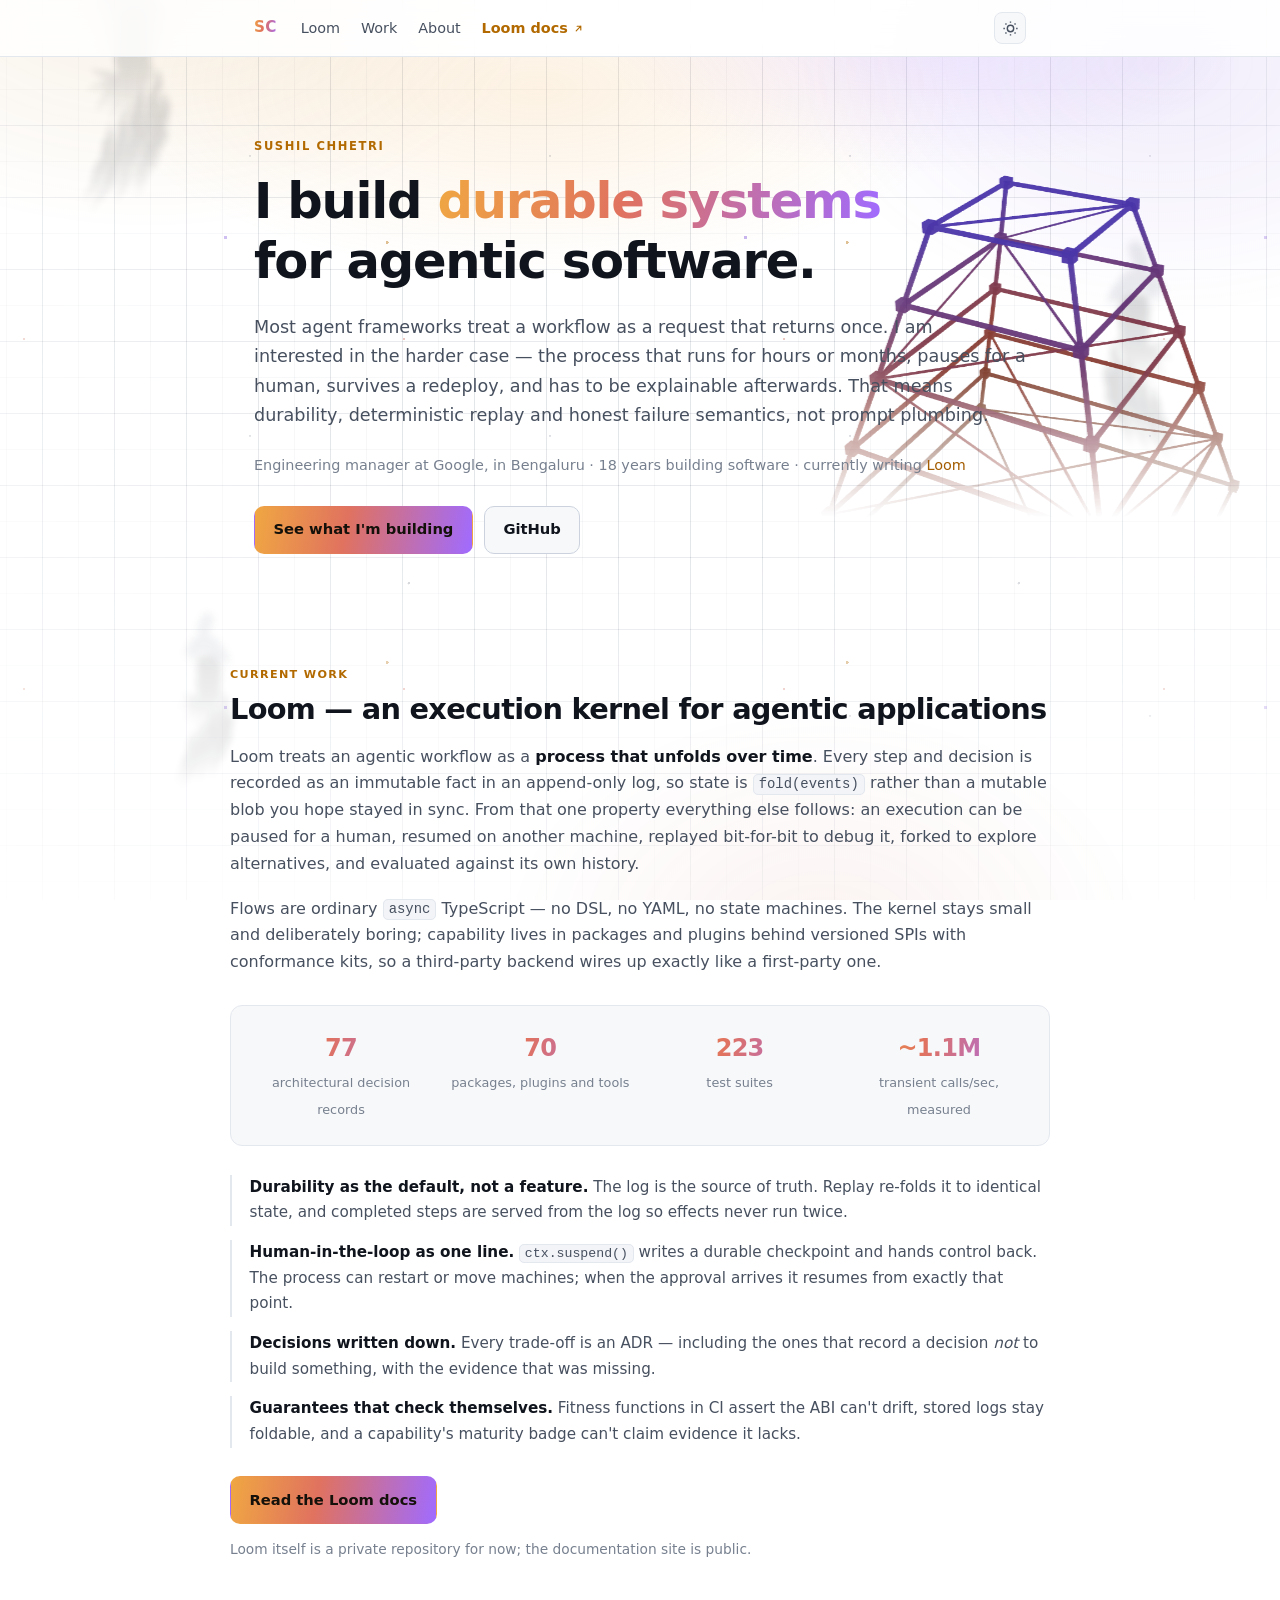
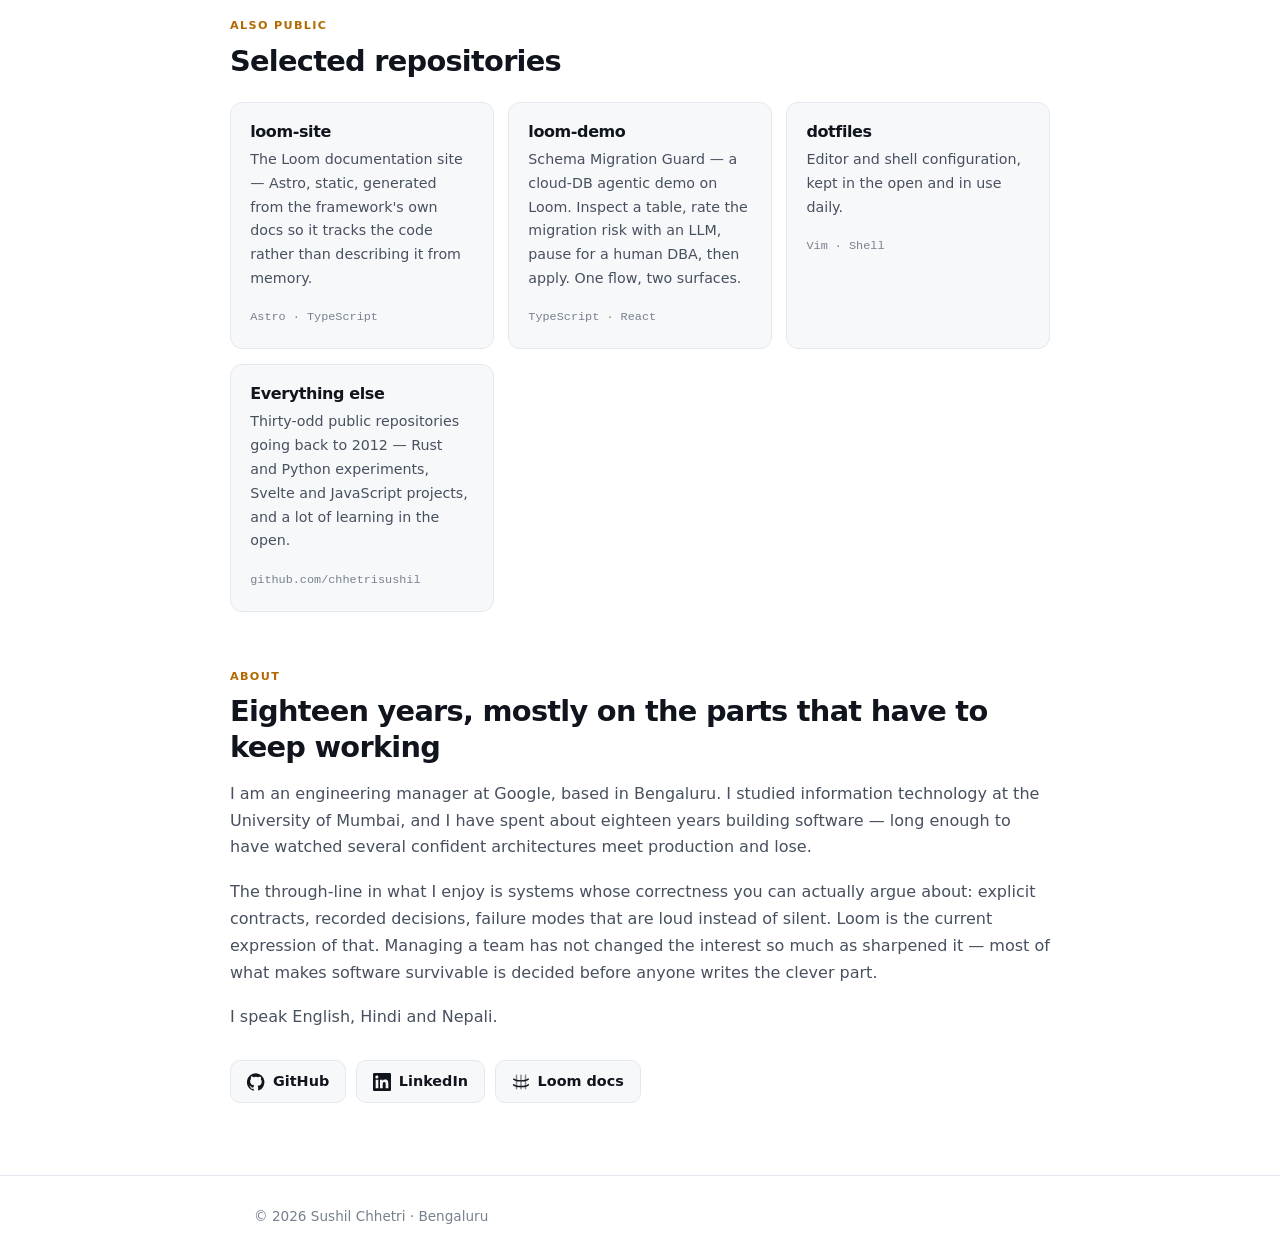
==== index.html @ 74d5e5ac "feat: a 3D architectural frame in the hero "Software architect" pulls in two directions, so the mode" ====
<!doctype html>
<html lang="en" data-theme="dark">
  <head>
    <meta charset="utf-8" />
    <meta name="viewport" content="width=device-width, initial-scale=1" />
    <title>Sushil Chhetri — building durable systems for agentic software</title>
    <meta
      name="description"
      content="Sushil Chhetri — engineering manager at Google, Bengaluru. Building Loom, an execution kernel that makes agentic workflows durable, replayable and resumable."
    />
    <meta property="og:title" content="Sushil Chhetri" />
    <meta
      property="og:description"
      content="Building Loom — an execution kernel that makes agentic workflows durable, replayable and resumable."
    />
    <meta property="og:type" content="profile" />
    <meta property="og:url" content="https://chhetrisushil.github.io/" />
    <meta property="og:site_name" content="Sushil Chhetri" />
    <!-- Absolute URLs: scrapers fetch these out of context and will not resolve a relative path. -->
    <meta property="og:image" content="https://chhetrisushil.github.io/og.png" />
    <meta property="og:image:width" content="1200" />
    <meta property="og:image:height" content="630" />
    <meta
      property="og:image:alt"
      content="Sushil Chhetri — I build durable systems for agentic software. Engineering manager at Google, Bengaluru."
    />
    <meta name="twitter:card" content="summary_large_image" />
    <meta name="twitter:title" content="Sushil Chhetri" />
    <meta
      name="twitter:description"
      content="Building Loom — an execution kernel that makes agentic workflows durable, replayable and resumable."
    />
    <meta name="twitter:image" content="https://chhetrisushil.github.io/og.png" />
    <meta name="theme-color" content="#0b0d12" />
    <link rel="canonical" href="https://chhetrisushil.github.io/" />
    <link rel="icon" href="favicon.svg" type="image/svg+xml" />
    <link rel="icon" href="favicon-32.png" sizes="32x32" type="image/png" />
    <link rel="apple-touch-icon" href="apple-touch-icon.png" />
    <link rel="stylesheet" href="styles.css" />
    <!-- No bundler here, so the browser resolves bare specifiers itself. -->
    <script type="importmap">
      {
        "imports": {
          "three": "/vendor/three.module.min.js",
          "three/examples/jsm/utils/BufferGeometryUtils.js": "/vendor/BufferGeometryUtils.js"
        }
      }
    </script>
    <script>
      // Set before first paint so there is no flash of the wrong theme.
      try {
        const saved = localStorage.getItem("sc-theme");
        const dark = saved ? saved === "dark" : !window.matchMedia("(prefers-color-scheme: light)").matches;
        document.documentElement.dataset.theme = dark ? "dark" : "light";
      } catch (e) {}
    </script>
  </head>

  <body>
    <!-- Three depth layers + a drifting hero. Each moves at a different rate; that difference
         IS the parallax — a single layer, however pretty, only ever reads as a texture. -->
    <svg width="0" height="0" aria-hidden="true" style="position:absolute">
      <defs>
        <!-- A hooded wraith, drawn from scratch to the ARCHETYPE the reference concept art
             uses: a smooth featureless head, hunched shoulders with reaching claws, and a body
             that dissolves into long streaming tatters. Gesture and proportion, not a trace —
             and the inspiration is not named anywhere a visitor sees.

             The tatters fade along their LENGTH via a gradient rather than each carrying a flat
             opacity: a ribbon of uniform tone reads as a cut-out shape, one that thins to
             nothing reads as cloth dissolving. Stops use currentColor so the CSS `color`
             property still drives the theme. -->
        <linearGradient id="tatterFade" x1="0" y1="0" x2="0" y2="1">
          <stop offset="0%" stop-color="currentColor" stop-opacity="1" />
          <stop offset="52%" stop-color="currentColor" stop-opacity="0.7" />
          <stop offset="80%" stop-color="currentColor" stop-opacity="0.3" />
          <stop offset="100%" stop-color="currentColor" stop-opacity="0" />
        </linearGradient>
        <!-- What stops a vector silhouette reading as a cut-out: fractal noise pushes the
             edges around, so the cloth frays and dissolves instead of ending on a clean curve.
             The blur after it takes the last hardness off. -->
        <filter id="wraithSmoke" x="-40%" y="-15%" width="180%" height="140%" color-interpolation-filters="sRGB">
          <feTurbulence type="fractalNoise" baseFrequency="0.02 0.045" numOctaves="5" seed="11" result="n" />
          <feDisplacementMap in="SourceGraphic" in2="n" scale="13" xChannelSelector="R" yChannelSelector="G" result="d" />
          <feGaussianBlur in="d" stdDeviation="0.7" />
        </filter>
        <g id="wraith">
          <path d="M60 5c9 0 15 8 14 18-1 8-4 15-8 19-4-1-9-1-13 0-3-5-5-12-4-20C50 12 55 5 60 5z" />
          <path d="M54 41c5-2 12-2 17 1 10 4 18 13 23 25 3 7 5 14 6 21-4-6-10-12-16-16 3 7 5 15 5 22-6-9-13-17-21-22-6-4-13-6-20-6-9 0-17 4-25 10 2-10 6-19 13-26 5-5 11-8 18-9z" />
          <path d="M38 64c-4 1-9 5-11 9 3-1 7-2 10-2-4 2-7 6-8 10 3-2 7-4 11-5-2 3-4 7-4 11 4-5 8-9 13-11l3-10z" />
          <path d="M86 72c5 2 8 7 9 12-3-2-7-4-10-4 3 3 6 7 7 11-4-3-7-6-11-7 2 4 3 8 2 11-3-5-7-9-11-13l-1-10z" />
          <!-- Body: solid at the shoulders, already thinning by the hem. -->
          <path fill="url(#tatterFade)" d="M50 76c9-3 19-3 28 1 7 10 10 23 9 38-1 18-6 36-14 53-4 9-9 18-14 26-2-9-3-19-2-28-5 11-11 21-18 30 0-12 2-23 5-34-6 8-13 15-21 20 4-11 10-21 17-30-8 3-16 5-25 5 9-6 18-11 28-14-8-2-15-6-21-12 10 1 19 4 28 8-3-15-4-30-3-45 1-7 2-13 3-18z" />
          <!-- Tatters: long, uneven, each dissolving before it ends. -->
          <path fill="url(#tatterFade)" d="M76 150c5 22 4 45-2 67-5 19-13 37-23 54-1 6-3 12-5 18 1-24 5-47 11-70 6-23 13-46 19-69z" />
          <path fill="url(#tatterFade)" d="M89 132c7 20 9 42 5 64-4 21-12 41-23 59-3 5-6 10-9 15 4-24 10-47 15-70 5-23 9-45 12-68z" />
          <path fill="url(#tatterFade)" d="M60 172c2 22-2 44-9 65-6 18-14 35-24 50-2 4-5 8-7 11 5-22 11-43 18-64 7-21 15-41 22-62z" />
          <path fill="url(#tatterFade)" d="M102 156c4 19 2 39-4 58-6 19-15 36-26 52-3 4-6 8-9 12 6-21 13-41 20-61 7-20 14-40 19-61z" />
          <path fill="url(#tatterFade)" d="M44 190c0 18-4 36-11 53-6 15-14 29-23 42 4-19 10-37 17-55 6-14 12-27 17-40z" />
        </g>
      </defs>
    </svg>
    <div class="bg" aria-hidden="true">
      <div class="bg-orbs"></div>
      <div class="bg-weave"></div>
      <div class="bg-wraiths">
        <svg class="wr wr1" viewBox="-22 0 164 400" aria-hidden="true"><use href="#wraith" filter="url(#wraithSmoke)" /></svg>
        <svg class="wr wr2" viewBox="-22 0 164 400" aria-hidden="true"><use href="#wraith" filter="url(#wraithSmoke)" /></svg>
        <svg class="wr wr3" viewBox="-22 0 164 400" aria-hidden="true"><use href="#wraith" filter="url(#wraithSmoke)" /></svg>
      </div>
      <div class="bg-motes"></div>
    </div>

    <a class="skip" href="#main">Skip to content</a>

    <header class="hdr">
      <div class="hdr-in">
        <span class="brand">SC</span>
        <nav aria-label="Sections">
          <a href="#loom">Loom</a>
          <a href="#work">Work</a>
          <a href="#about">About</a>
          <a
            class="out"
            href="https://chhetrisushil.github.io/loom-site/"
            target="_blank"
            rel="noopener noreferrer"
          >
            Loom docs
            <svg width="11" height="11" viewBox="0 0 24 24" fill="none" stroke="currentColor" stroke-width="2.5" stroke-linecap="round" aria-hidden="true">
              <path d="M7 17 17 7M9 7h8v8" />
            </svg>
            <!-- The arrow says "external" visually; screen readers need it said out loud. -->
            <span class="sr">(opens in a new tab)</span>
          </a>
        </nav>
        <button id="theme" class="icon" type="button" aria-label="Toggle colour theme">
          <svg width="17" height="17" viewBox="0 0 24 24" fill="none" stroke="currentColor" stroke-width="2" aria-hidden="true">
            <circle cx="12" cy="12" r="4.5" />
            <path d="M12 2v2M12 20v2M2 12h2M20 12h2M4.9 4.9l1.4 1.4M17.7 17.7l1.4 1.4M19.1 4.9l-1.4 1.4M6.3 17.7l-1.4 1.4" />
          </svg>
        </button>
      </div>
    </header>

    <main id="main">
      <!-- Hero ------------------------------------------------------------- -->
      <section class="hero">
        <div class="shell">
          <p class="eyebrow">Sushil Chhetri</p>
          <h1>I build <span class="grad-text">durable systems</span><br />for agentic software.</h1>
          <p class="lede">
            Most agent frameworks treat a workflow as a request that returns once. I am interested
            in the harder case — the process that runs for hours or months, pauses for a human,
            survives a redeploy, and has to be explainable afterwards. That means durability,
            deterministic replay and honest failure semantics, not prompt plumbing.
          </p>
          <p class="meta">
            Engineering manager at Google, in Bengaluru · 18 years building software · currently
            writing <a href="#loom">Loom</a>
          </p>
          <div class="cta">
            <a class="btn btn-primary" href="#loom">See what I'm building</a>
            <a class="btn btn-ghost" href="https://github.com/chhetrisushil" rel="me noopener">GitHub</a>
          </div>
        </div>
        <canvas id="architecture" aria-hidden="true"></canvas>
        <div class="glow" aria-hidden="true"></div>
      </section>

      <!-- Loom ------------------------------------------------------------- -->
      <section id="loom" class="shell block">
        <p class="kicker">Current work</p>
        <h2>Loom — an execution kernel for agentic applications</h2>
        <p class="body">
          Loom treats an agentic workflow as a <strong>process that unfolds over time</strong>.
          Every step and decision is recorded as an immutable fact in an append-only log, so state
          is <code>fold(events)</code> rather than a mutable blob you hope stayed in sync. From
          that one property everything else follows: an execution can be paused for a human,
          resumed on another machine, replayed bit-for-bit to debug it, forked to explore
          alternatives, and evaluated against its own history.
        </p>
        <p class="body">
          Flows are ordinary <code>async</code> TypeScript — no DSL, no YAML, no state machines.
          The kernel stays small and deliberately boring; capability lives in packages and plugins
          behind versioned SPIs with conformance kits, so a third-party backend wires up exactly
          like a first-party one.
        </p>

        <div class="stats">
          <div><b>77</b><span>architectural decision records</span></div>
          <div><b>70</b><span>packages, plugins and tools</span></div>
          <div><b>223</b><span>test suites</span></div>
          <div><b>~1.1M</b><span>transient calls/sec, measured</span></div>
        </div>

        <ul class="points">
          <li>
            <b>Durability as the default, not a feature.</b> The log is the source of truth. Replay
            re-folds it to identical state, and completed steps are served from the log so effects
            never run twice.
          </li>
          <li>
            <b>Human-in-the-loop as one line.</b> <code>ctx.suspend()</code> writes a durable
            checkpoint and hands control back. The process can restart or move machines; when the
            approval arrives it resumes from exactly that point.
          </li>
          <li>
            <b>Decisions written down.</b> Every trade-off is an ADR — including the ones that
            record a decision <em>not</em> to build something, with the evidence that was missing.
          </li>
          <li>
            <b>Guarantees that check themselves.</b> Fitness functions in CI assert the ABI can't
            drift, stored logs stay foldable, and a capability's maturity badge can't claim
            evidence it lacks.
          </li>
        </ul>

        <p class="cta">
          <a class="btn btn-primary" href="https://chhetrisushil.github.io/loom-site/">Read the Loom docs</a>
        </p>
        <p class="note">
          Loom itself is a private repository for now; the documentation site is public.
        </p>
      </section>

      <!-- Selected work ---------------------------------------------------- -->
      <section id="work" class="shell block">
        <p class="kicker">Also public</p>
        <h2>Selected repositories</h2>
        <div class="cards">
          <a class="card" href="https://github.com/chhetrisushil/loom-site">
            <h3>loom-site</h3>
            <p>The Loom documentation site — Astro, static, generated from the framework's own docs so it tracks the code rather than describing it from memory.</p>
            <span class="tag">Astro · TypeScript</span>
          </a>
          <a class="card" href="https://github.com/chhetrisushil/loom-demo">
            <h3>loom-demo</h3>
            <p>Schema Migration Guard — a cloud-DB agentic demo on Loom. Inspect a table, rate the migration risk with an LLM, pause for a human DBA, then apply. One flow, two surfaces.</p>
            <span class="tag">TypeScript · React</span>
          </a>
          <a class="card" href="https://github.com/chhetrisushil/dotfiles">
            <h3>dotfiles</h3>
            <p>Editor and shell configuration, kept in the open and in use daily.</p>
            <span class="tag">Vim · Shell</span>
          </a>
          <a class="card" href="https://github.com/chhetrisushil?tab=repositories">
            <h3>Everything else</h3>
            <p>Thirty-odd public repositories going back to 2012 — Rust and Python experiments, Svelte and JavaScript projects, and a lot of learning in the open.</p>
            <span class="tag">github.com/chhetrisushil</span>
          </a>
        </div>
      </section>

      <!-- About ------------------------------------------------------------ -->
      <section id="about" class="shell block">
        <p class="kicker">About</p>
        <h2>Eighteen years, mostly on the parts that have to keep working</h2>
        <p class="body">
          I am an engineering manager at Google, based in Bengaluru. I studied information
          technology at the University of Mumbai, and I have spent about eighteen years building
          software — long enough to have watched several confident architectures meet production
          and lose.
        </p>
        <p class="body">
          The through-line in what I enjoy is systems whose correctness you can actually argue
          about: explicit contracts, recorded decisions, failure modes that are loud instead of
          silent. Loom is the current expression of that. Managing a team has not changed the
          interest so much as sharpened it — most of what makes software survivable is decided
          before anyone writes the clever part.
        </p>
        <p class="body">I speak English, Hindi and Nepali.</p>

        <div class="links">
          <a href="https://github.com/chhetrisushil" rel="me noopener">
            <svg width="18" height="18" viewBox="0 0 24 24" fill="currentColor" aria-hidden="true"><path d="M12 .3a12 12 0 0 0-3.8 23.4c.6.1.8-.3.8-.6v-2c-3.3.7-4-1.6-4-1.6-.6-1.4-1.4-1.8-1.4-1.8-1-.7.1-.7.1-.7 1.2.1 1.8 1.2 1.8 1.2 1 1.8 2.8 1.3 3.500 0 .1-.8.4-1.3.7-1.6-2.7-.3-5.5-1.3-5.5-5.9 0-1.3.5-2.4 1.2-3.2 0-.4-.5-1.6.2-3.2 0 0 1-.3 3.3 1.2a11.5 11.5 0 0 1 6 0C17.3 4.7 18.3 5 18.3 5c.7 1.6.2 2.8.1 3.2.8.8 1.2 1.9 1.2 3.2 0 4.6-2.8 5.6-5.5 5.9.4.4.8 1.1.8 2.2v3.3c0 .3.2.7.8.6A12 12 0 0 0 12 .3Z"/></svg>
            GitHub
          </a>
          <a href="https://www.linkedin.com/in/chhetrisushil" rel="me noopener">
            <svg width="18" height="18" viewBox="0 0 24 24" fill="currentColor" aria-hidden="true"><path d="M20.45 20.45h-3.56v-5.57c0-1.33-.02-3.04-1.85-3.04-1.85 0-2.14 1.45-2.14 2.94v5.67H9.35V9h3.42v1.56h.05a3.75 3.75 0 0 1 3.37-1.85c3.6 0 4.27 2.37 4.27 5.46v6.28ZM5.34 7.43a2.07 2.07 0 1 1 0-4.13 2.07 2.07 0 0 1 0 4.13ZM7.12 20.45H3.55V9h3.57v11.45ZM22.22 0H1.77C.79 0 0 .77 0 1.72v20.56C0 23.23.79 24 1.77 24h20.45c.98 0 1.78-.77 1.78-1.72V1.72C24 .77 23.2 0 22.22 0Z"/></svg>
            LinkedIn
          </a>
          <a href="https://chhetrisushil.github.io/loom-site/">
            <svg width="18" height="18" viewBox="0 0 32 32" aria-hidden="true"><g stroke="currentColor" stroke-width="2.6" stroke-linecap="round" fill="none"><path d="M8 4v24M16 4v24M24 4v24" opacity="0.5"/><path d="M3 11c5 4 21 4 26 0M3 21c5 4 21 4 26 0"/></g></svg>
            Loom docs
          </a>
        </div>
      </section>
    </main>

    <footer class="ft">
      <div class="shell">
        <p>© <span id="yr">2026</span> Sushil Chhetri · Bengaluru</p>
      </div>
    </footer>


    <script>
      // Layered parallax. One scroll handler drives every layer, rAF-coalesced, because scroll
      // fires far more often than the screen repaints and four separate listeners would all be
      // fighting for the same frame.
      //
      // Rates are deliberately spread: the far orbs barely move, the weave drifts, the motes
      // overtake the page slightly. Depth comes from the DIFFERENCE between them, not from any
      // one layer moving a lot.
      (() => {
        const orbs = document.querySelector(".bg-orbs");
        const weave = document.querySelector(".bg-weave");
        const motes = document.querySelector(".bg-motes");
        const wraiths = document.querySelector(".bg-wraiths");
        const hero = document.querySelector(".hero .shell");
        if (!orbs || matchMedia("(prefers-reduced-motion: reduce)").matches) return;

        let queued = false;
        const apply = () => {
          queued = false;
          const y = window.scrollY;
          orbs.style.transform = `translate3d(0, ${y * 0.02}px, 0)`;
          weave.style.transform = `translate3d(0, ${y * 0.07}px, 0)`;
          wraiths.style.transform = `translate3d(0, ${y * 0.11}px, 0)`;
          motes.style.transform = `translate3d(0, ${y * 0.16}px, 0)`;
          if (hero) {
            // The reference's signature move: the hero sinks and fades as it leaves, rather
            // than simply scrolling away. Clamped so it never fully disappears mid-read.
            const p = Math.min(y / (window.innerHeight * 0.9), 1);
            hero.style.transform = `translate3d(0, ${p * 46}px, 0)`;
            hero.style.opacity = String(1 - p * 0.72);
          }
        };
        addEventListener("scroll", () => { if (!queued) { queued = true; requestAnimationFrame(apply); } }, { passive: true });
        apply();
      })();
    </script>

    <script type="module">
      // Deferred: three is ~85 KB gzipped and nothing above the fold depends on it. If the
      // import fails or WebGL is missing, the CSS glow behind the canvas is the whole visual.
      const canvas = document.getElementById("architecture");
      if (canvas) {
        const boot = () =>
          import("./architect.js")
            .then(({ mountArchitecture }) => {
              if (mountArchitecture(canvas)) canvas.dataset.on = "true";
            })
            .catch(() => {});
        "requestIdleCallback" in window
          ? requestIdleCallback(boot, { timeout: 2500 })
          : setTimeout(boot, 500);
      }
    </script>

    <script>
      document.getElementById("theme").addEventListener("click", () => {
        const now = document.documentElement.dataset.theme === "light" ? "dark" : "light";
        document.documentElement.dataset.theme = now;
        try { localStorage.setItem("sc-theme", now); } catch (e) {}
      });
      document.getElementById("yr").textContent = String(new Date().getFullYear());
    </script>
  </body>
</html>
---- styles.css ----
/* Sushil Chhetri — personal site.
   Shares the Loom palette on purpose: the two sites should read as related, with this one
   quieter (more type, fewer surfaces) since it is a person rather than a product. */

:root {
  --font-sans: ui-sans-serif, system-ui, -apple-system, "Segoe UI", Inter, Roboto, sans-serif;
  --font-mono: ui-monospace, "SF Mono", "JetBrains Mono", Menlo, Consolas, monospace;

  --bg: #0b0d12;
  --bg-raised: #11141b;
  --bg-inset: #0e1117;
  --border: #1e2430;
  --border-strong: #2b3444;
  --text: #e7ecf3;
  --text-dim: #a3adbf;
  --text-faint: #6b7688;
  --accent: #f0a742;
  --link: #f0b968;
  --accent-soft: rgba(240, 167, 66, 0.12);
  --grad: linear-gradient(100deg, #f0a742 0%, #e0725f 42%, #a06bff 100%);
  --radius: 12px;
}

:root[data-theme="light"] {
  --bg: #ffffff;
  --bg-raised: #f7f8fa;
  --bg-inset: #f2f4f7;
  --border: #e3e7ee;
  --border-strong: #ccd3de;
  --text: #10141c;
  --text-dim: #47505f;
  --text-faint: #77808f;
  --accent: #b26a00;
  --link: #a35c00;
  --accent-soft: rgba(178, 106, 0, 0.1);
}

/* Page-wide backdrop ---------------------------------------------------------
   Two layers: a static wash of colour, and a woven grid that drifts on scroll. The grid is
   the loom motif again, at a whisper — legible as texture, never as pattern competing with
   the text. */
.bg {
  position: fixed;
  inset: 0;
  z-index: -3;
  pointer-events: none;
  overflow: hidden;
  background: transparent;
}
.bg > * { position: absolute; will-change: transform; }

/* FAR — soft colour, barely moves. Establishes the mood and the sense of distance. */
.bg-orbs {
  inset: -22% -10%;
  background:
    radial-gradient(38% 30% at 18% 12%, rgba(240, 167, 66, 0.16), transparent 70%),
    radial-gradient(34% 28% at 84% 20%, rgba(160, 107, 255, 0.16), transparent 70%),
    radial-gradient(30% 26% at 62% 88%, rgba(224, 114, 95, 0.11), transparent 70%),
    radial-gradient(26% 22% at 8% 72%, rgba(160, 107, 255, 0.09), transparent 70%);
  filter: blur(6px);
}

/* MID — the weave. The loom motif, at a whisper. */
.bg-weave {
  inset: -18% -8%;
  background-image:
    repeating-linear-gradient(90deg, rgba(176, 190, 216, 0.11) 0 1px, transparent 1px 72px),
    repeating-linear-gradient(0deg, rgba(176, 190, 216, 0.095) 0 1px, transparent 1px 72px),
    repeating-linear-gradient(90deg, rgba(176, 190, 216, 0.045) 0 1px, transparent 1px 36px),
    repeating-linear-gradient(0deg, rgba(176, 190, 216, 0.04) 0 1px, transparent 1px 36px);
  -webkit-mask-image: radial-gradient(88% 78% at 50% 34%, #000 30%, transparent 88%);
  mask-image: radial-gradient(88% 78% at 50% 34%, #000 30%, transparent 88%);
}

/* Wraiths — hooded silhouettes drifting between the weave and the motes.
   Kept at the edge of perception on purpose: a background figure you NOTICE is a distraction,
   one you half-see is atmosphere. Heavy blur, very low opacity, and never over the text
   column — they live in the outer thirds. */
/* Vertical bleed only. A negative HORIZONTAL inset makes `right: 3%` resolve against a box
   wider than the viewport, which pushed the right-hand figure two-thirds off-screen. The drift
   is vertical, so there is nothing for horizontal bleed to hide. */
.bg-wraiths { inset: -24% 0; }
.wr {
  position: absolute;
  width: clamp(120px, 12vw, 200px);
  height: auto;
  /* Slightly LIGHTER than the page: a fill darker than the background is invisible on it.
     Cool and desaturated so it reads as a shade, never as a solid object. */
  color: #9fb0c8;
  fill: currentColor;
  opacity: 0.085;
  filter: blur(2.5px);
  animation: wraith-hover 11s ease-in-out infinite;
}
.wr1 { left: 4%;  top: 12%; opacity: 0.085; animation-duration: 11s; }
.wr2 { right: 6%; top: 34%; opacity: 0.065; animation-duration: 14s; animation-delay: -5s; transform: scaleX(-1); width: clamp(100px, 10vw, 170px); }
.wr3 { left: 12%; top: 62%; opacity: 0.05; animation-duration: 17s; animation-delay: -9s; width: clamp(80px, 8vw, 140px); filter: blur(4px); }

/* A hover, not a drift: the figure rises and settles on a slow cycle, swaying a little as it
   goes. Four stops rather than two so the turn at each end is not symmetrical — a perfect
   there-and-back reads as a machine, an uneven one reads as floating.
   `translate`/`rotate` are used instead of `transform` so this never fights the parallax
   transform applied to the parent layer. */
@keyframes wraith-hover {
  0%, 100% { translate: 0 0;          rotate: -3deg; }
  22%      { translate: -13px -34px;  rotate: 1.4deg; }
  48%      { translate: 9px -62px;    rotate: 3.4deg; }
  72%      { translate: 15px -30px;   rotate: -1deg; }
  88%      { translate: -4px -9px;    rotate: -2.4deg; }
}
@media (prefers-reduced-motion: reduce) { .wr { animation: none; } }

/* In light mode a near-black silhouette is far too loud, so they become a soft grey haze. */
:root[data-theme="light"] .wr { color: #7d8698; opacity: 0.16; filter: blur(3.5px); }
:root[data-theme="light"] .wr3 { opacity: 0.1; }

/* Below the text/graphic split there is no outer third to hide in. */
@media (max-width: 900px) { .bg-wraiths { display: none; } }

/* NEAR — sparse motes, the fastest layer. Two tiled fields at different pitches so the
   spacing never resolves into an obvious repeat. */
.bg-motes {
  inset: -30% -10%;
  background-image:
    radial-gradient(circle at 12% 22%, rgba(240, 167, 66, 0.5) 0 1.4px, transparent 1.6px),
    radial-gradient(circle at 68% 8%, rgba(160, 107, 255, 0.45) 0 1.6px, transparent 1.8px),
    radial-gradient(circle at 40% 74%, rgba(224, 114, 95, 0.4) 0 1.3px, transparent 1.5px),
    radial-gradient(circle at 88% 58%, rgba(231, 236, 243, 0.28) 0 1.2px, transparent 1.4px),
    radial-gradient(circle at 26% 52%, rgba(231, 236, 243, 0.2) 0 1px, transparent 1.2px);
  background-size: 460px 420px, 520px 470px, 380px 350px, 610px 540px, 300px 280px;
  -webkit-mask-image: radial-gradient(92% 82% at 50% 38%, #000 20%, transparent 92%);
  mask-image: radial-gradient(92% 82% at 50% 38%, #000 20%, transparent 92%);
}

:root[data-theme="light"] .bg-orbs {
  background:
    radial-gradient(38% 30% at 18% 12%, rgba(178, 106, 0, 0.11), transparent 70%),
    radial-gradient(34% 28% at 84% 20%, rgba(111, 63, 214, 0.10), transparent 70%),
    radial-gradient(30% 26% at 62% 88%, rgba(192, 80, 60, 0.07), transparent 70%);
}
:root[data-theme="light"] .bg-weave {
  background-image:
    repeating-linear-gradient(90deg, rgba(40, 55, 80, 0.09) 0 1px, transparent 1px 72px),
    repeating-linear-gradient(0deg, rgba(40, 55, 80, 0.075) 0 1px, transparent 1px 72px),
    repeating-linear-gradient(90deg, rgba(40, 55, 80, 0.04) 0 1px, transparent 1px 36px),
    repeating-linear-gradient(0deg, rgba(40, 55, 80, 0.035) 0 1px, transparent 1px 36px);
}
:root[data-theme="light"] .bg-motes {
  background-image:
    radial-gradient(circle at 12% 22%, rgba(178, 106, 0, 0.42) 0 1.4px, transparent 1.6px),
    radial-gradient(circle at 68% 8%, rgba(111, 63, 214, 0.38) 0 1.6px, transparent 1.8px),
    radial-gradient(circle at 40% 74%, rgba(192, 80, 60, 0.32) 0 1.3px, transparent 1.5px),
    radial-gradient(circle at 88% 58%, rgba(40, 55, 80, 0.22) 0 1.2px, transparent 1.4px),
    radial-gradient(circle at 26% 52%, rgba(40, 55, 80, 0.16) 0 1px, transparent 1.2px);
}

/* The hero drifts and fades as it leaves — the reference's signature move. Transition only
   on opacity: transform is driven per-frame and must not lag behind the scroll. */
.hero .shell { will-change: transform, opacity; }

*, *::before, *::after { box-sizing: border-box; }

html { background: var(--bg); color-scheme: dark; scroll-behavior: smooth; scroll-padding-top: 76px; }
html[data-theme="light"] { color-scheme: light; }

body {
  margin: 0;
  font-family: var(--font-sans);
  /* No background here on purpose: html already paints it, and an opaque background on body
     paints OVER the z-index:-3 backdrop, which silently hid it entirely. */
  color: var(--text);
  line-height: 1.68;
  -webkit-font-smoothing: antialiased;
}

a { color: var(--link); text-decoration: none; }
a:hover { text-decoration: underline; }
h1, h2, h3 { line-height: 1.22; font-weight: 650; letter-spacing: -0.025em; }
code {
  font-family: var(--font-mono);
  font-size: 0.87em;
  background: var(--bg-inset);
  border: 1px solid var(--border);
  border-radius: 5px;
  padding: 0.08em 0.36em;
  white-space: nowrap;
}

.shell { max-width: 820px; margin: 0 auto; padding: 0 1.5rem; }
.grad-text { background: var(--grad); -webkit-background-clip: text; background-clip: text; color: transparent; }

.skip { position: absolute; left: -9999px; background: var(--bg-raised); color: var(--text); padding: 0.75rem 1rem; border: 1px solid var(--accent); border-radius: 8px; z-index: 200; }
.skip:focus { left: 1rem; top: 1rem; }
:focus-visible { outline: 2px solid var(--accent); outline-offset: 2px; border-radius: 4px; }

/* Header -------------------------------------------------------------------- */
.hdr {
  position: sticky; top: 0; z-index: 50;
  background: color-mix(in srgb, var(--bg) 86%, transparent);
  backdrop-filter: blur(12px);
  border-bottom: 1px solid var(--border);
}
.hdr-in { max-width: 820px; margin: 0 auto; padding: 0 1.5rem; height: 56px; display: flex; align-items: center; gap: 1.5rem; }
.brand {
  font-weight: 800; letter-spacing: 0.02em; font-size: 0.95rem;
  background: var(--grad); -webkit-background-clip: text; background-clip: text; color: transparent;
}
.hdr nav { display: flex; gap: 1.3rem; margin-right: auto; font-size: 0.9rem; }
.hdr nav a { color: var(--text-dim); font-weight: 500; }
.hdr nav a:hover { color: var(--text); text-decoration: none; }
/* The one nav item that leaves the site — marked so it doesn't read as another anchor. */
.hdr nav a.out { display: inline-flex; align-items: center; gap: 0.3rem; color: var(--accent); font-weight: 600; }
.hdr nav a.out:hover { color: var(--link); }
/* Visually hidden, still announced. Not display:none — that removes it from the a11y tree. */
.sr {
  position: absolute; width: 1px; height: 1px; padding: 0; margin: -1px;
  overflow: hidden; clip: rect(0 0 0 0); clip-path: inset(50%); white-space: nowrap; border: 0;
}
@media (max-width: 560px) { .hdr nav a:not(.out) { display: none; } }
.icon {
  display: grid; place-items: center; width: 32px; height: 32px;
  border-radius: 8px; border: 1px solid var(--border);
  background: var(--bg-raised); color: var(--text-dim); cursor: pointer;
}
.icon:hover { color: var(--text); border-color: var(--border-strong); }

/* Hero ---------------------------------------------------------------------- */
.hero { position: relative; isolation: isolate; overflow: hidden; padding: 5rem 0 3.5rem; }
.glow {
  position: absolute; inset: -45% 0 auto 0; height: 560px; z-index: -1; pointer-events: none;
  background:
    radial-gradient(48% 48% at 42% 50%, rgba(240, 167, 66, 0.15), transparent 70%),
    radial-gradient(36% 36% at 72% 40%, rgba(160, 107, 255, 0.15), transparent 70%);
}


#architecture {
  position: absolute;
  /* Anchored to the content column, not the viewport: on a wide display the column is a narrow
     centred strip, and a viewport-relative canvas drifts off-screen right. */
  left: 50%;
  transform: translateX(-8%);
  width: min(940px, 82vw);
  top: -3rem;
  height: min(560px, 96%);
  z-index: -1;
  opacity: 0;
  transition: opacity 1.4s ease;
  pointer-events: none;
  -webkit-mask-image: linear-gradient(to right, transparent, #000 38%),
    linear-gradient(to bottom, transparent 2%, #000 26%, #000 68%, transparent 96%);
  -webkit-mask-composite: source-in;
  mask-image: linear-gradient(to right, transparent, #000 38%),
    linear-gradient(to bottom, transparent 2%, #000 26%, #000 68%, transparent 96%);
  mask-composite: intersect;
}
#architecture[data-on] { opacity: 0.7; }
:root[data-theme="light"] #architecture[data-on] { opacity: 0.82; }
@media (max-width: 900px) { #architecture { display: none; } }

.eyebrow {
  text-transform: uppercase; letter-spacing: 0.14em; font-size: 0.72rem; font-weight: 700;
  color: var(--accent); margin: 0 0 0.9rem;
}
h1 { font-size: clamp(2.1rem, 5.6vw, 3.1rem); margin: 0 0 1.3rem; }
.lede { font-size: clamp(1rem, 1.6vw, 1.1rem); color: var(--text-dim); margin: 0 0 1.4rem; }
.meta { color: var(--text-faint); font-size: 0.9rem; margin: 0 0 1.8rem; }
.cta { display: flex; flex-wrap: wrap; gap: 0.7rem; margin: 0; }
.btn {
  display: inline-flex; align-items: center; gap: 0.5rem;
  padding: 0.65rem 1.15rem; border-radius: 10px; font-weight: 600; font-size: 0.92rem;
  border: 1px solid transparent; transition: transform 0.15s ease, border-color 0.15s ease;
}
.btn:hover { text-decoration: none; transform: translateY(-1px); }
.btn-primary { background: var(--grad); color: #14100a; }
.btn-ghost { border-color: var(--border-strong); color: var(--text); background: var(--bg-raised); }
.btn-ghost:hover { border-color: var(--accent); }

/* Blocks -------------------------------------------------------------------- */
.block { padding: 3.5rem 0 0; }
.kicker {
  text-transform: uppercase; letter-spacing: 0.12em; font-size: 0.7rem; font-weight: 700;
  color: var(--accent); margin: 0 0 0.5rem;
}
.block h2 { font-size: clamp(1.4rem, 2.8vw, 1.8rem); margin: 0 0 1rem; }
.body { color: var(--text-dim); margin: 0 0 1.1rem; }
.body strong { color: var(--text); font-weight: 620; }
.note { color: var(--text-faint); font-size: 0.86rem; margin: 0.9rem 0 0; }

.stats {
  display: grid; grid-template-columns: repeat(auto-fit, minmax(150px, 1fr)); gap: 0.9rem;
  margin: 1.8rem 0;
  padding: 1.4rem 1.1rem;
  border: 1px solid var(--border); border-radius: var(--radius); background: var(--bg-raised);
}
.stats div { text-align: center; }
.stats b {
  display: block; font-size: 1.5rem; font-weight: 750; letter-spacing: -0.03em;
  background: var(--grad); -webkit-background-clip: text; background-clip: text; color: transparent;
}
.stats span { font-size: 0.8rem; color: var(--text-faint); }

.points { list-style: none; margin: 1.6rem 0 1.8rem; padding: 0; display: grid; gap: 0.9rem; }
.points li {
  color: var(--text-dim); font-size: 0.95rem;
  padding-left: 1.1rem; border-left: 2px solid var(--border);
}
.points li:hover { border-left-color: var(--accent); }
.points b { color: var(--text); font-weight: 620; }

/* Cards --------------------------------------------------------------------- */
.cards { display: grid; grid-template-columns: repeat(auto-fit, minmax(260px, 1fr)); gap: 0.9rem; margin-top: 1.4rem; }
.card {
  display: block; padding: 1.2rem;
  background: var(--bg-raised); border: 1px solid var(--border); border-radius: var(--radius);
  color: var(--text); transition: border-color 0.18s ease, transform 0.18s ease;
}
.card:hover { border-color: var(--accent); transform: translateY(-2px); text-decoration: none; }
.card h3 { margin: 0 0 0.4rem; font-size: 1rem; }
.card p { margin: 0 0 0.7rem; color: var(--text-dim); font-size: 0.89rem; }
.tag { font-size: 0.74rem; color: var(--text-faint); font-family: var(--font-mono); }

/* Links --------------------------------------------------------------------- */
.links { display: flex; flex-wrap: wrap; gap: 0.6rem; margin-top: 1.8rem; }
.links a {
  display: inline-flex; align-items: center; gap: 0.5rem;
  padding: 0.55rem 1rem; border-radius: 10px;
  border: 1px solid var(--border); background: var(--bg-raised);
  color: var(--text); font-size: 0.9rem; font-weight: 550;
}
.links a:hover { border-color: var(--accent); text-decoration: none; }

.ft { border-top: 1px solid var(--border); margin-top: 4.5rem; padding: 1.8rem 0; }
.ft p { margin: 0; color: var(--text-faint); font-size: 0.85rem; }

@media (prefers-reduced-motion: reduce) {
  html { scroll-behavior: auto; }
  * { transition-duration: 0.01ms !important; }
}
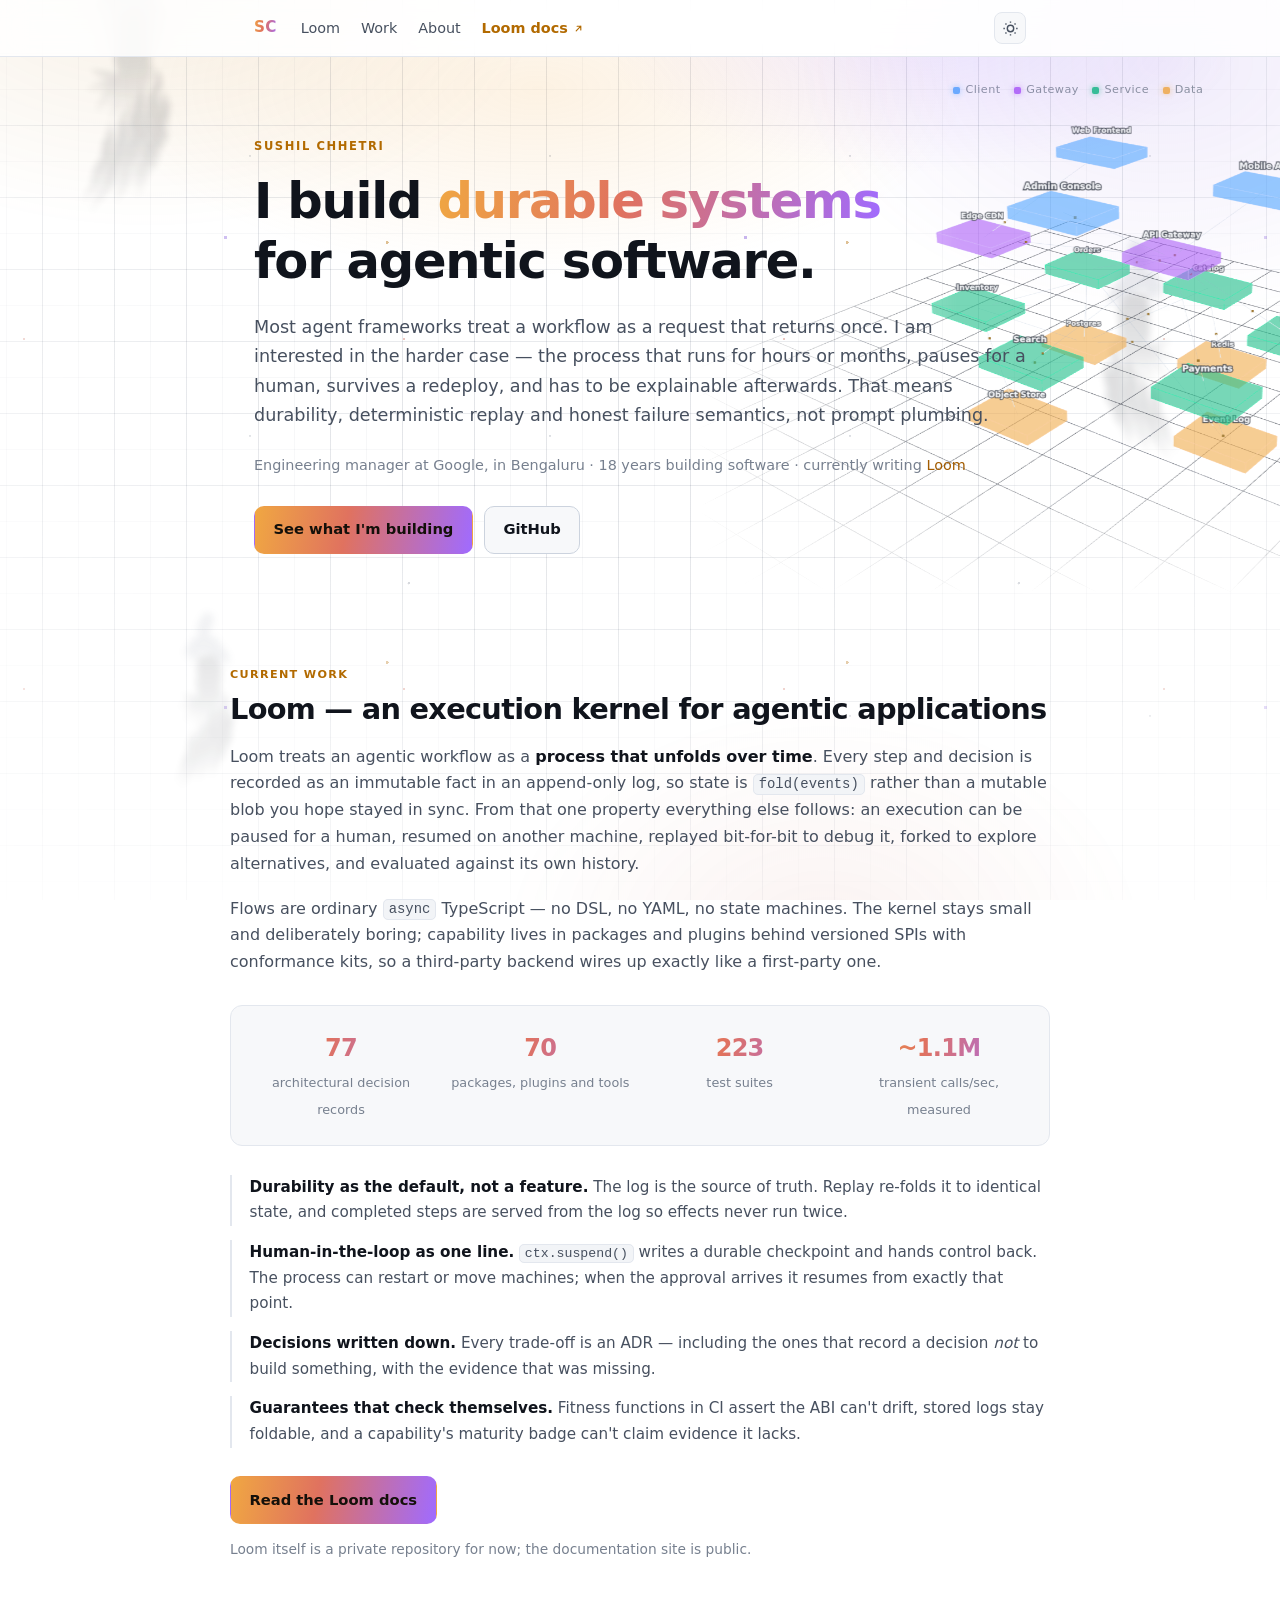
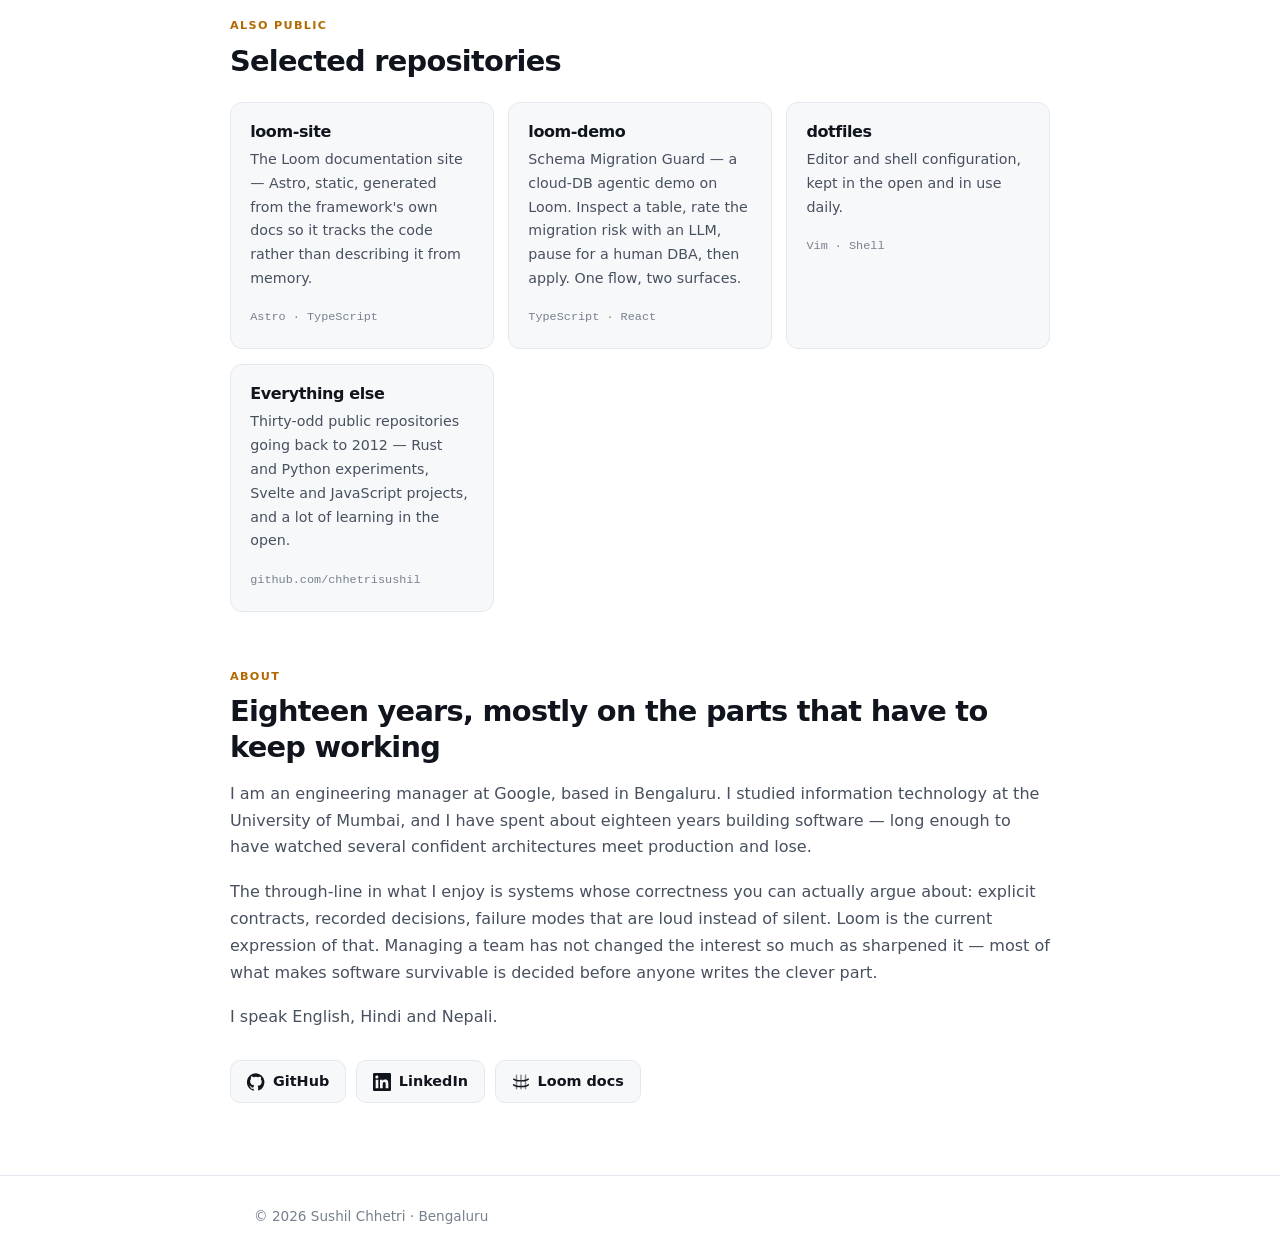
==== commit c75bcf85: "feat: rebuild the hero model as a 3D microservices architecture Replaces the abstract tiered frame w" ====
--- a/index.html
+++ b/index.html
@@ -165,6 +165,14 @@
           </div>
         </div>
         <canvas id="architecture" aria-hidden="true"></canvas>
+        <!-- The colour coding is meaningless without this, and it doubles as a one-line
+             statement of how I think about systems. -->
+        <ul class="arch-key" aria-hidden="true">
+          <li><i style="--c:#4aa3ff"></i>Client</li>
+          <li><i style="--c:#a855f7"></i>Gateway</li>
+          <li><i style="--c:#10b981"></i>Service</li>
+          <li><i style="--c:#f0a742"></i>Data</li>
+        </ul>
         <div class="glow" aria-hidden="true"></div>
       </section>
 
--- a/styles.css
+++ b/styles.css
@@ -236,26 +236,58 @@
 
 #architecture {
   position: absolute;
-  /* Anchored to the content column, not the viewport: on a wide display the column is a narrow
-     centred strip, and a viewport-relative canvas drifts off-screen right. */
+  /* Anchored to the content column, not the viewport — a viewport-relative canvas drifts
+     off-screen on a wide display. */
   left: 50%;
-  transform: translateX(-8%);
-  width: min(940px, 82vw);
-  top: -3rem;
-  height: min(560px, 96%);
+  transform: translateX(6%);
+  width: min(880px, 72vw);
+  top: -3.5rem;
+  height: min(600px, 112%);
   z-index: -1;
   opacity: 0;
   transition: opacity 1.4s ease;
+  /* Drag-to-rotate needs the pointer, unlike the purely decorative layers behind it. */
+  pointer-events: auto;
+  cursor: grab;
+  -webkit-mask-image: linear-gradient(to right, transparent, #000 34%),
+    linear-gradient(to bottom, transparent 1%, #000 16%, #000 78%, transparent 99%);
+  -webkit-mask-composite: source-in;
+  mask-image: linear-gradient(to right, transparent, #000 30%),
+    linear-gradient(to bottom, transparent 1%, #000 16%, #000 78%, transparent 99%);
+  mask-composite: intersect;
+}
+#architecture:active { cursor: grabbing; }
+
+.arch-key {
+  position: absolute;
+  right: 6%;
+  top: 1.5rem;
+  display: flex;
+  gap: 0.85rem;
+  list-style: none;
+  margin: 0;
+  padding: 0;
+  font-size: 0.7rem;
+  letter-spacing: 0.04em;
+  color: var(--text-faint);
+  opacity: 0;
+  transition: opacity 1.4s ease;
   pointer-events: none;
-  -webkit-mask-image: linear-gradient(to right, transparent, #000 38%),
-    linear-gradient(to bottom, transparent 2%, #000 26%, #000 68%, transparent 96%);
-  -webkit-mask-composite: source-in;
-  mask-image: linear-gradient(to right, transparent, #000 38%),
-    linear-gradient(to bottom, transparent 2%, #000 26%, #000 68%, transparent 96%);
-  mask-composite: intersect;
-}
-#architecture[data-on] { opacity: 0.7; }
-:root[data-theme="light"] #architecture[data-on] { opacity: 0.82; }
+  z-index: -1;
+}
+.arch-key li { display: flex; align-items: center; gap: 0.32rem; }
+.arch-key i {
+  width: 7px;
+  height: 7px;
+  border-radius: 2px;
+  background: var(--c);
+  box-shadow: 0 0 6px color-mix(in srgb, var(--c) 60%, transparent);
+}
+#architecture[data-on] ~ .arch-key { opacity: 0.85; }
+@media (max-width: 900px) { .arch-key { display: none; } }
+/* Higher than a decorative layer would carry: this one has labels meant to be read. */
+#architecture[data-on] { opacity: 0.88; }
+:root[data-theme="light"] #architecture[data-on] { opacity: 0.92; }
 @media (max-width: 900px) { #architecture { display: none; } }
 
 .eyebrow {
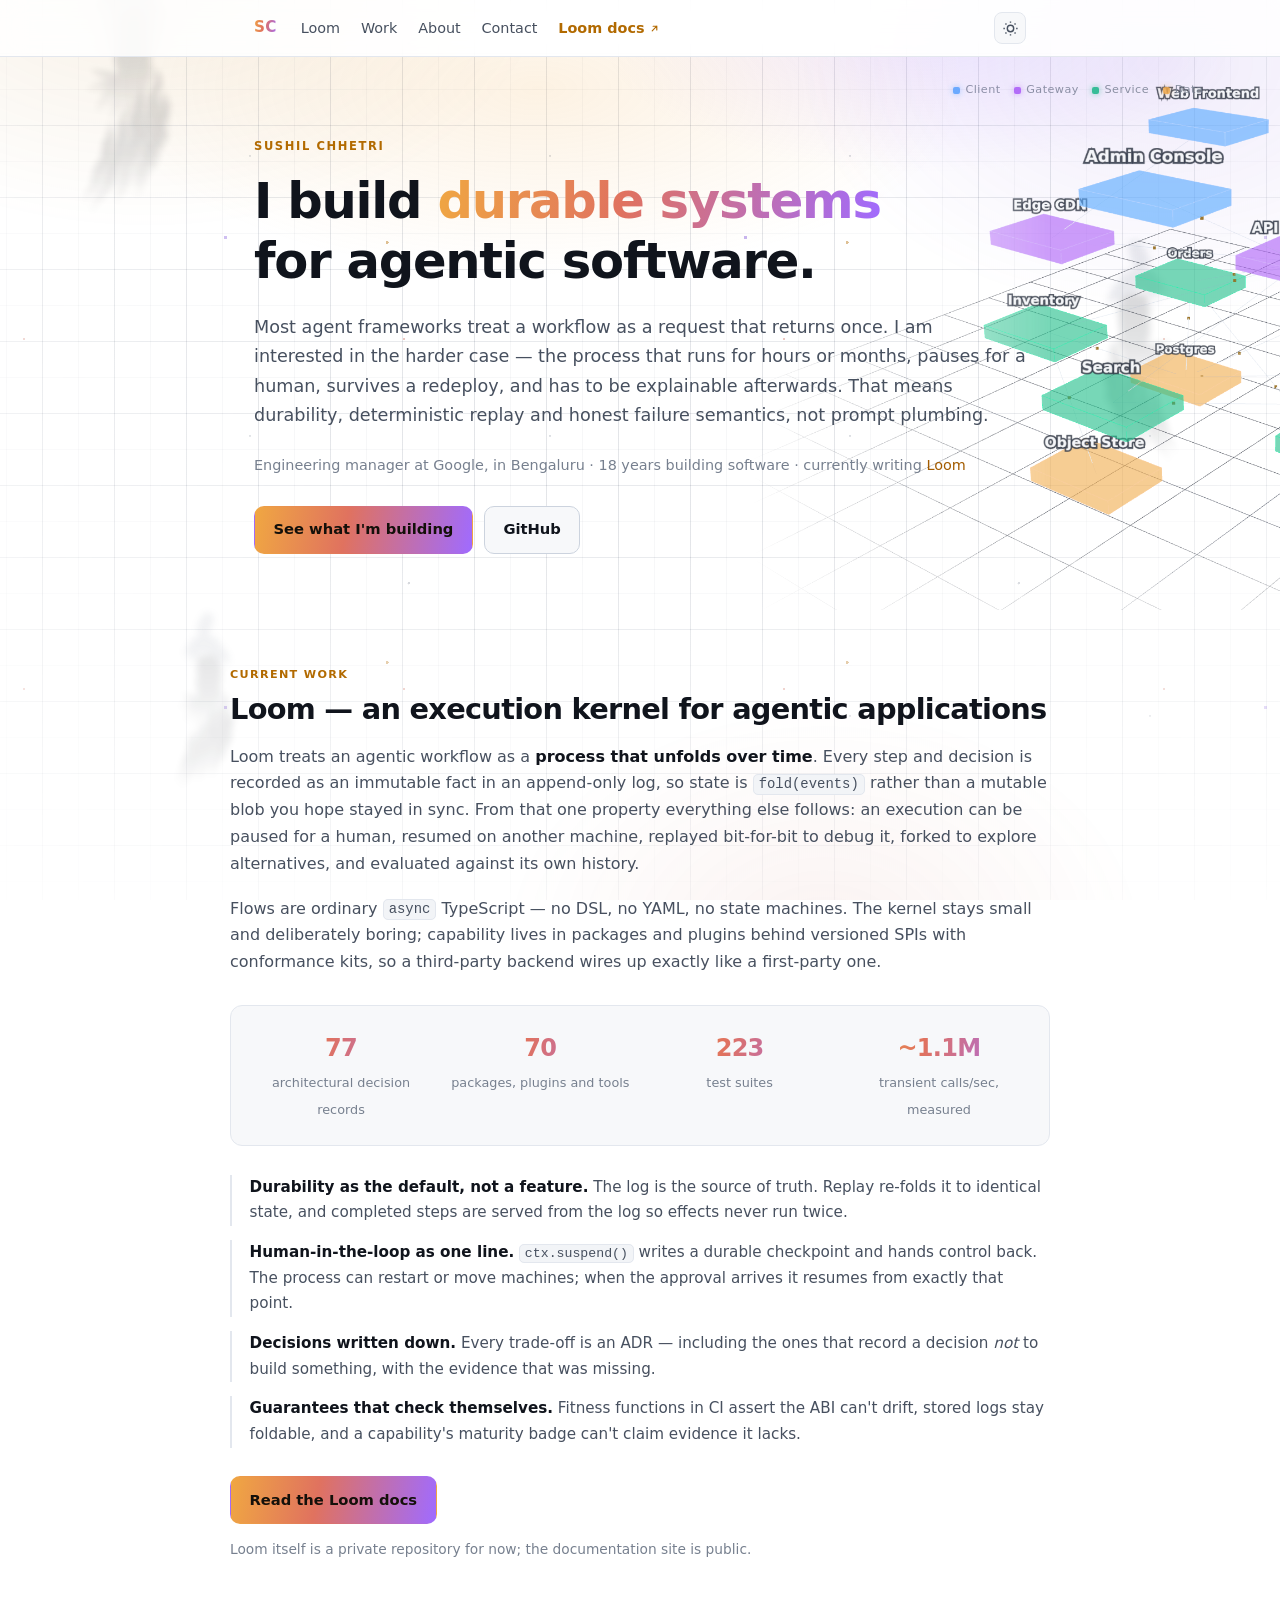
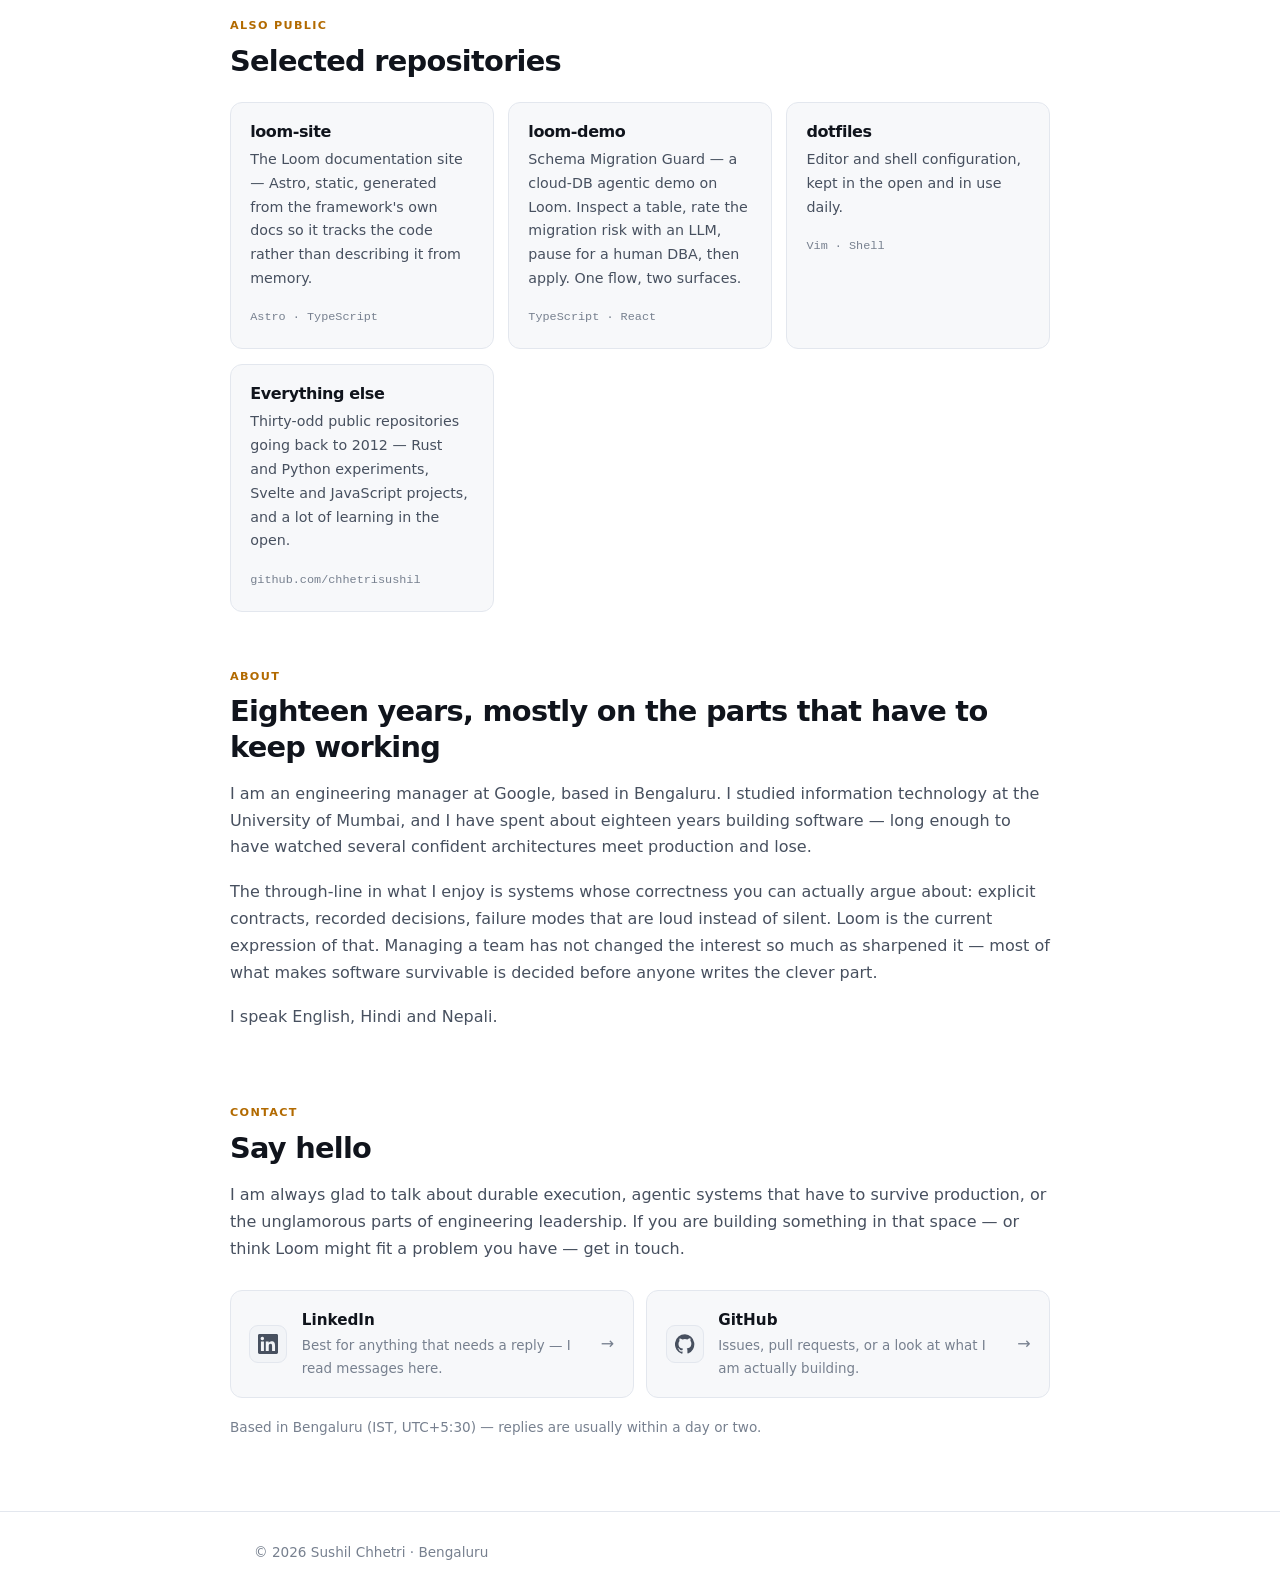
==== commit ef5c1b1a: "feat: add a contact section Routes contact through LinkedIn and GitHub — no email address published," ====
--- a/index.html
+++ b/index.html
@@ -120,6 +120,7 @@
           <a href="#loom">Loom</a>
           <a href="#work">Work</a>
           <a href="#about">About</a>
+          <a href="#contact">Contact</a>
           <a
             class="out"
             href="https://chhetrisushil.github.io/loom-site/"
@@ -279,20 +280,45 @@
         </p>
         <p class="body">I speak English, Hindi and Nepali.</p>
 
-        <div class="links">
-          <a href="https://github.com/chhetrisushil" rel="me noopener">
-            <svg width="18" height="18" viewBox="0 0 24 24" fill="currentColor" aria-hidden="true"><path d="M12 .3a12 12 0 0 0-3.8 23.4c.6.1.8-.3.8-.6v-2c-3.3.7-4-1.6-4-1.6-.6-1.4-1.4-1.8-1.4-1.8-1-.7.1-.7.1-.7 1.2.1 1.8 1.2 1.8 1.2 1 1.8 2.8 1.3 3.500 0 .1-.8.4-1.3.7-1.6-2.7-.3-5.5-1.3-5.5-5.9 0-1.3.5-2.4 1.2-3.2 0-.4-.5-1.6.2-3.2 0 0 1-.3 3.3 1.2a11.5 11.5 0 0 1 6 0C17.3 4.7 18.3 5 18.3 5c.7 1.6.2 2.8.1 3.2.8.8 1.2 1.9 1.2 3.2 0 4.6-2.8 5.6-5.5 5.9.4.4.8 1.1.8 2.2v3.3c0 .3.2.7.8.6A12 12 0 0 0 12 .3Z"/></svg>
-            GitHub
-          </a>
-          <a href="https://www.linkedin.com/in/chhetrisushil" rel="me noopener">
-            <svg width="18" height="18" viewBox="0 0 24 24" fill="currentColor" aria-hidden="true"><path d="M20.45 20.45h-3.56v-5.57c0-1.33-.02-3.04-1.85-3.04-1.85 0-2.14 1.45-2.14 2.94v5.67H9.35V9h3.42v1.56h.05a3.75 3.75 0 0 1 3.37-1.85c3.6 0 4.27 2.37 4.27 5.46v6.28ZM5.34 7.43a2.07 2.07 0 1 1 0-4.13 2.07 2.07 0 0 1 0 4.13ZM7.12 20.45H3.55V9h3.57v11.45ZM22.22 0H1.77C.79 0 0 .77 0 1.72v20.56C0 23.23.79 24 1.77 24h20.45c.98 0 1.78-.77 1.78-1.72V1.72C24 .77 23.2 0 22.22 0Z"/></svg>
-            LinkedIn
-          </a>
-          <a href="https://chhetrisushil.github.io/loom-site/">
-            <svg width="18" height="18" viewBox="0 0 32 32" aria-hidden="true"><g stroke="currentColor" stroke-width="2.6" stroke-linecap="round" fill="none"><path d="M8 4v24M16 4v24M24 4v24" opacity="0.5"/><path d="M3 11c5 4 21 4 26 0M3 21c5 4 21 4 26 0"/></g></svg>
-            Loom docs
+      </section>
+
+      <!-- Contact ---------------------------------------------------------- -->
+      <section id="contact" class="shell block contact">
+        <p class="kicker">Contact</p>
+        <h2>Say hello</h2>
+        <p class="body">
+          I am always glad to talk about durable execution, agentic systems that have to survive
+          production, or the unglamorous parts of engineering leadership. If you are building
+          something in that space — or think Loom might fit a problem you have — get in touch.
+        </p>
+
+        <div class="reach">
+          <a class="reach-card" href="https://www.linkedin.com/in/chhetrisushil" rel="me noopener">
+            <span class="reach-icon" aria-hidden="true">
+              <svg width="20" height="20" viewBox="0 0 24 24" fill="currentColor"><path d="M20.45 20.45h-3.56v-5.57c0-1.33-.02-3.04-1.85-3.04-1.85 0-2.14 1.45-2.14 2.94v5.67H9.35V9h3.42v1.56h.05a3.75 3.75 0 0 1 3.37-1.85c3.6 0 4.27 2.37 4.27 5.46v6.28ZM5.34 7.43a2.07 2.07 0 1 1 0-4.13 2.07 2.07 0 0 1 0 4.13ZM7.12 20.45H3.55V9h3.57v11.45ZM22.22 0H1.77C.79 0 0 .77 0 1.72v20.56C0 23.23.79 24 1.77 24h20.45c.98 0 1.78-.77 1.78-1.72V1.72C24 .77 23.2 0 22.22 0Z"/></svg>
+            </span>
+            <span class="reach-body">
+              <b>LinkedIn</b>
+              <em>Best for anything that needs a reply — I read messages here.</em>
+            </span>
+            <span class="reach-go" aria-hidden="true">→</span>
+          </a>
+
+          <a class="reach-card" href="https://github.com/chhetrisushil" rel="me noopener">
+            <span class="reach-icon" aria-hidden="true">
+              <svg width="20" height="20" viewBox="0 0 24 24" fill="currentColor"><path d="M12 .3a12 12 0 0 0-3.8 23.4c.6.1.8-.3.8-.6v-2c-3.3.7-4-1.6-4-1.6-.6-1.4-1.4-1.8-1.4-1.8-1-.7.1-.7.1-.7 1.2.1 1.8 1.2 1.8 1.2 1 1.8 2.8 1.3 3.5 1 .1-.8.4-1.3.7-1.6-2.7-.3-5.5-1.3-5.5-5.9 0-1.3.5-2.4 1.2-3.2 0-.4-.5-1.6.2-3.2 0 0 1-.3 3.3 1.2a11.5 11.5 0 0 1 6 0C17.3 4.7 18.3 5 18.3 5c.7 1.6.2 2.8.1 3.2.8.8 1.2 1.9 1.2 3.2 0 4.6-2.8 5.6-5.5 5.9.4.4.8 1.1.8 2.2v3.3c0 .3.2.7.8.6A12 12 0 0 0 12 .3Z"/></svg>
+            </span>
+            <span class="reach-body">
+              <b>GitHub</b>
+              <em>Issues, pull requests, or a look at what I am actually building.</em>
+            </span>
+            <span class="reach-go" aria-hidden="true">→</span>
           </a>
         </div>
+
+        <p class="note">
+          Based in Bengaluru (IST, UTC+5:30) — replies are usually within a day or two.
+        </p>
       </section>
     </main>
 
--- a/styles.css
+++ b/styles.css
@@ -239,10 +239,10 @@
   /* Anchored to the content column, not the viewport — a viewport-relative canvas drifts
      off-screen on a wide display. */
   left: 50%;
-  transform: translateX(6%);
-  width: min(880px, 72vw);
-  top: -3.5rem;
-  height: min(600px, 112%);
+  transform: translateX(11%);
+  width: min(1000px, 80vw);
+  top: -4.5rem;
+  height: min(680px, 126%);
   z-index: -1;
   opacity: 0;
   transition: opacity 1.4s ease;
@@ -352,6 +352,35 @@
 .card p { margin: 0 0 0.7rem; color: var(--text-dim); font-size: 0.89rem; }
 .tag { font-size: 0.74rem; color: var(--text-faint); font-family: var(--font-mono); }
 
+/* Contact ------------------------------------------------------------------- */
+.reach { display: grid; grid-template-columns: repeat(auto-fit, minmax(290px, 1fr)); gap: 0.8rem; margin-top: 1.7rem; }
+.reach-card {
+  display: flex; align-items: center; gap: 0.9rem;
+  padding: 1.05rem 1.15rem;
+  background: var(--bg-raised);
+  border: 1px solid var(--border);
+  border-radius: var(--radius);
+  color: var(--text);
+  transition: border-color 0.18s ease, transform 0.18s ease;
+}
+.reach-card:hover { border-color: var(--accent); transform: translateY(-2px); text-decoration: none; }
+.reach-icon {
+  display: grid; place-items: center;
+  width: 38px; height: 38px; flex: none;
+  border-radius: 9px;
+  background: var(--bg-inset);
+  border: 1px solid var(--border);
+  color: var(--text-dim);
+}
+.reach-card:hover .reach-icon { color: var(--accent); }
+.reach-body { display: flex; flex-direction: column; gap: 0.12rem; min-width: 0; }
+.reach-body b { font-size: 0.95rem; font-weight: 620; }
+.reach-body em { font-style: normal; font-size: 0.84rem; color: var(--text-faint); }
+/* A card that shows an arrow should behave like one on hover. */
+.reach-go { margin-left: auto; color: var(--text-faint); transition: transform 0.18s ease, color 0.18s ease; }
+.reach-card:hover .reach-go { color: var(--accent); transform: translateX(3px); }
+.contact .note { margin-top: 1.1rem; font-size: 0.85rem; color: var(--text-faint); }
+
 /* Links --------------------------------------------------------------------- */
 .links { display: flex; flex-wrap: wrap; gap: 0.6rem; margin-top: 1.8rem; }
 .links a {
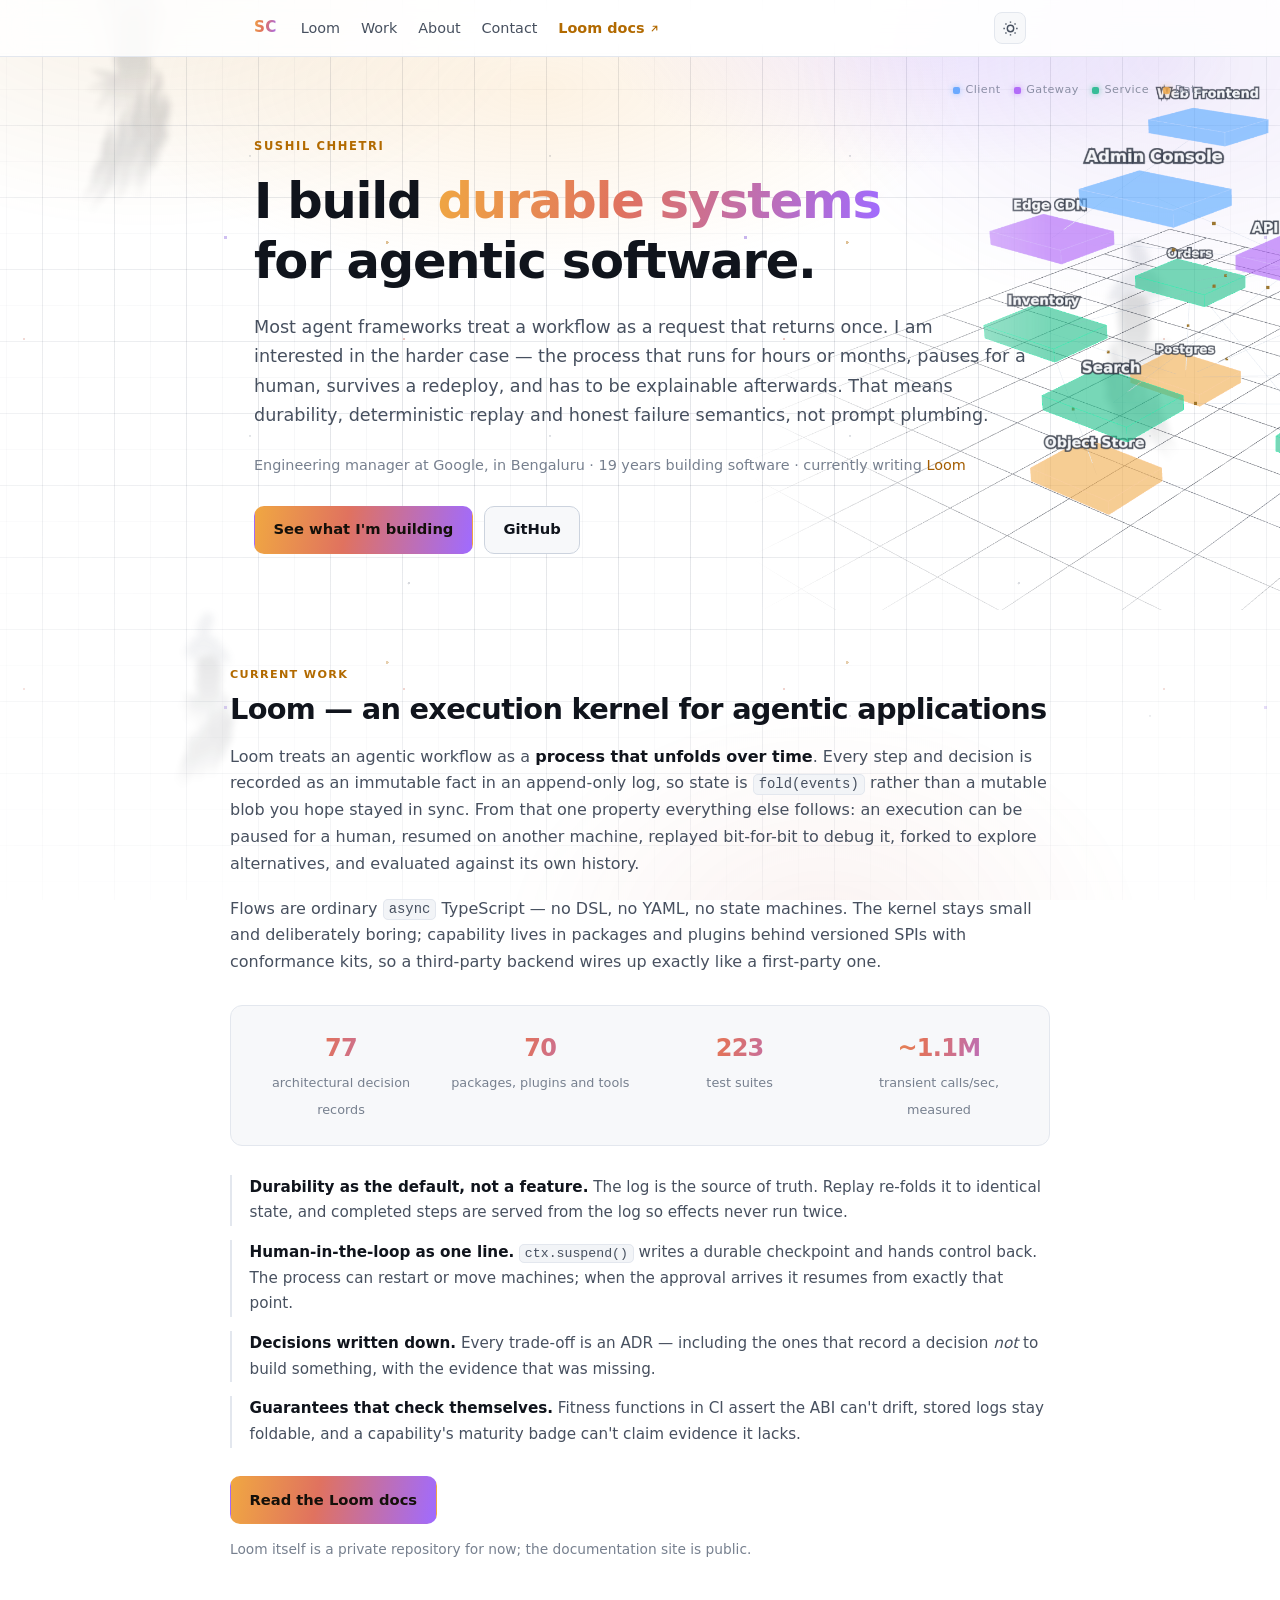
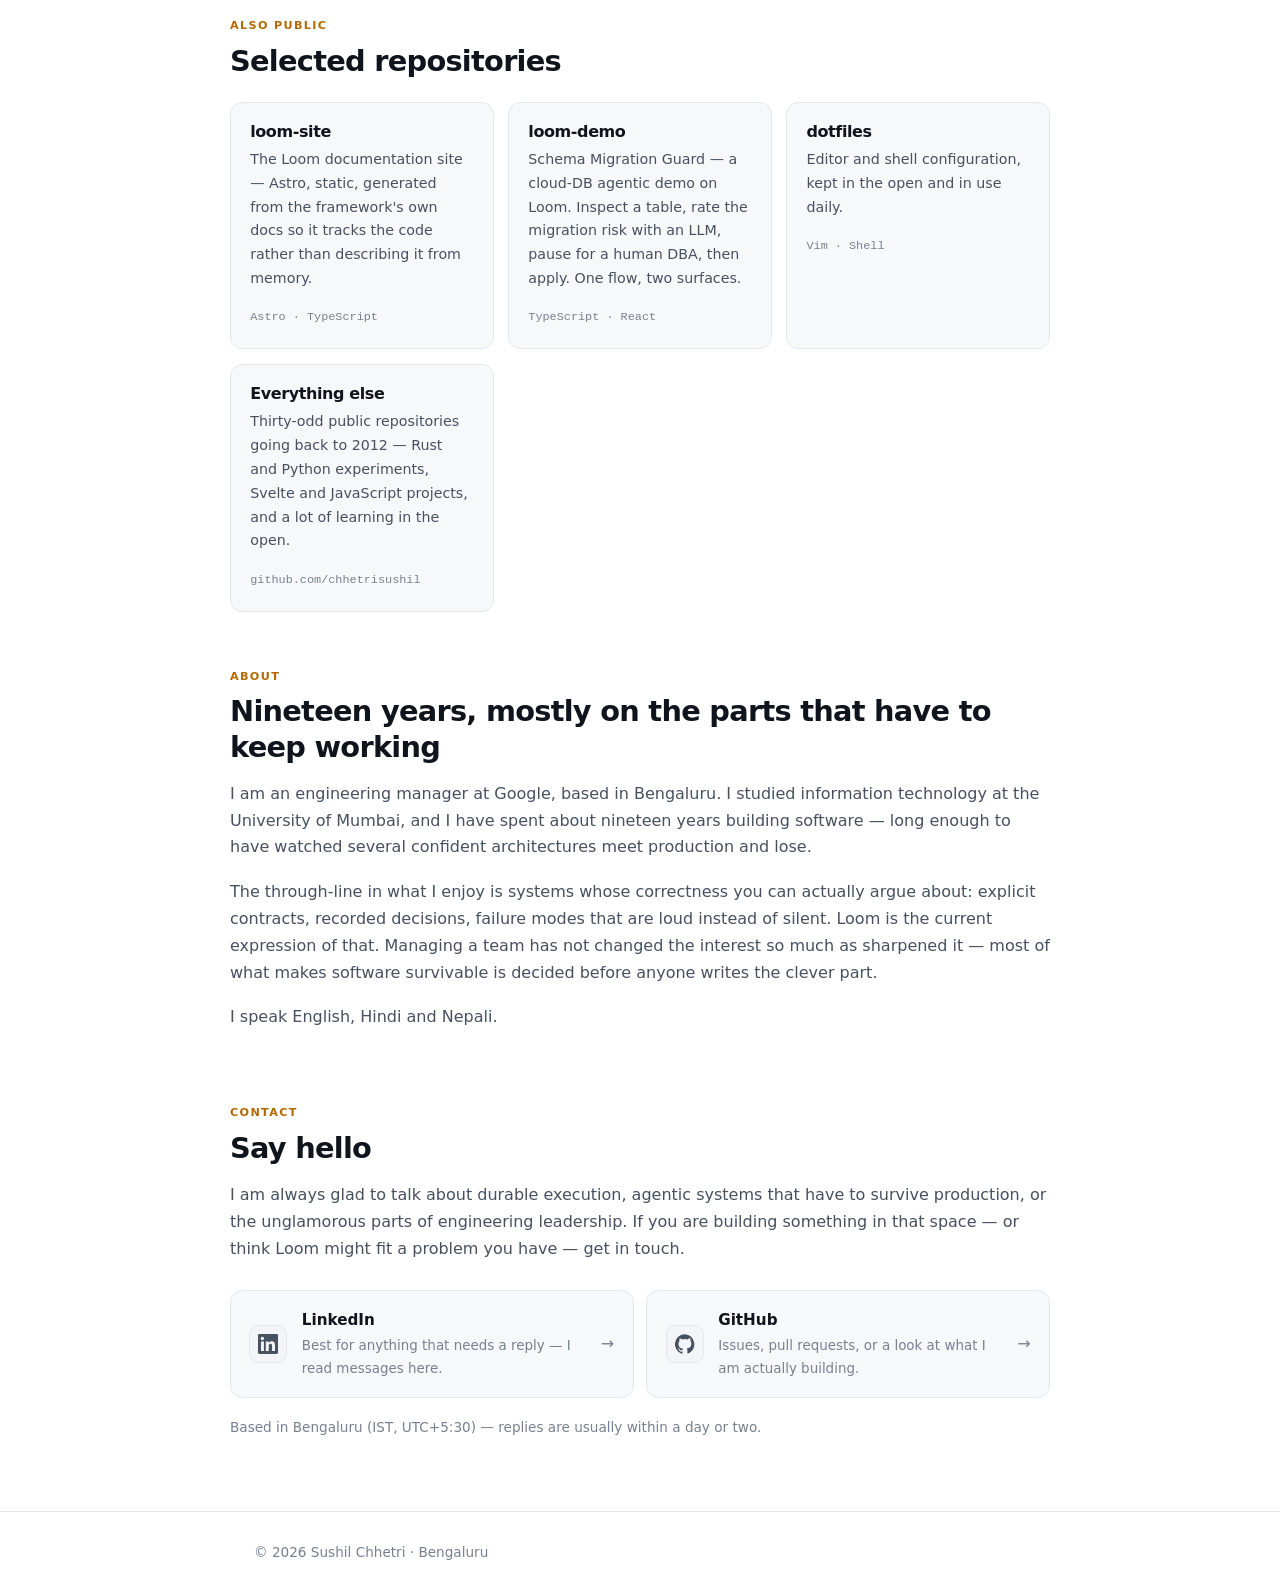
==== commit 603cef45: "fix: nineteen years, not eighteen The count appeared in four places — the hero subline, the About he" ====
--- a/index.html
+++ b/index.html
@@ -157,7 +157,7 @@
             deterministic replay and honest failure semantics, not prompt plumbing.
           </p>
           <p class="meta">
-            Engineering manager at Google, in Bengaluru · 18 years building software · currently
+            Engineering manager at Google, in Bengaluru · 19 years building software · currently
             writing <a href="#loom">Loom</a>
           </p>
           <div class="cta">
@@ -264,10 +264,10 @@
       <!-- About ------------------------------------------------------------ -->
       <section id="about" class="shell block">
         <p class="kicker">About</p>
-        <h2>Eighteen years, mostly on the parts that have to keep working</h2>
+        <h2>Nineteen years, mostly on the parts that have to keep working</h2>
         <p class="body">
           I am an engineering manager at Google, based in Bengaluru. I studied information
-          technology at the University of Mumbai, and I have spent about eighteen years building
+          technology at the University of Mumbai, and I have spent about nineteen years building
           software — long enough to have watched several confident architectures meet production
           and lose.
         </p>
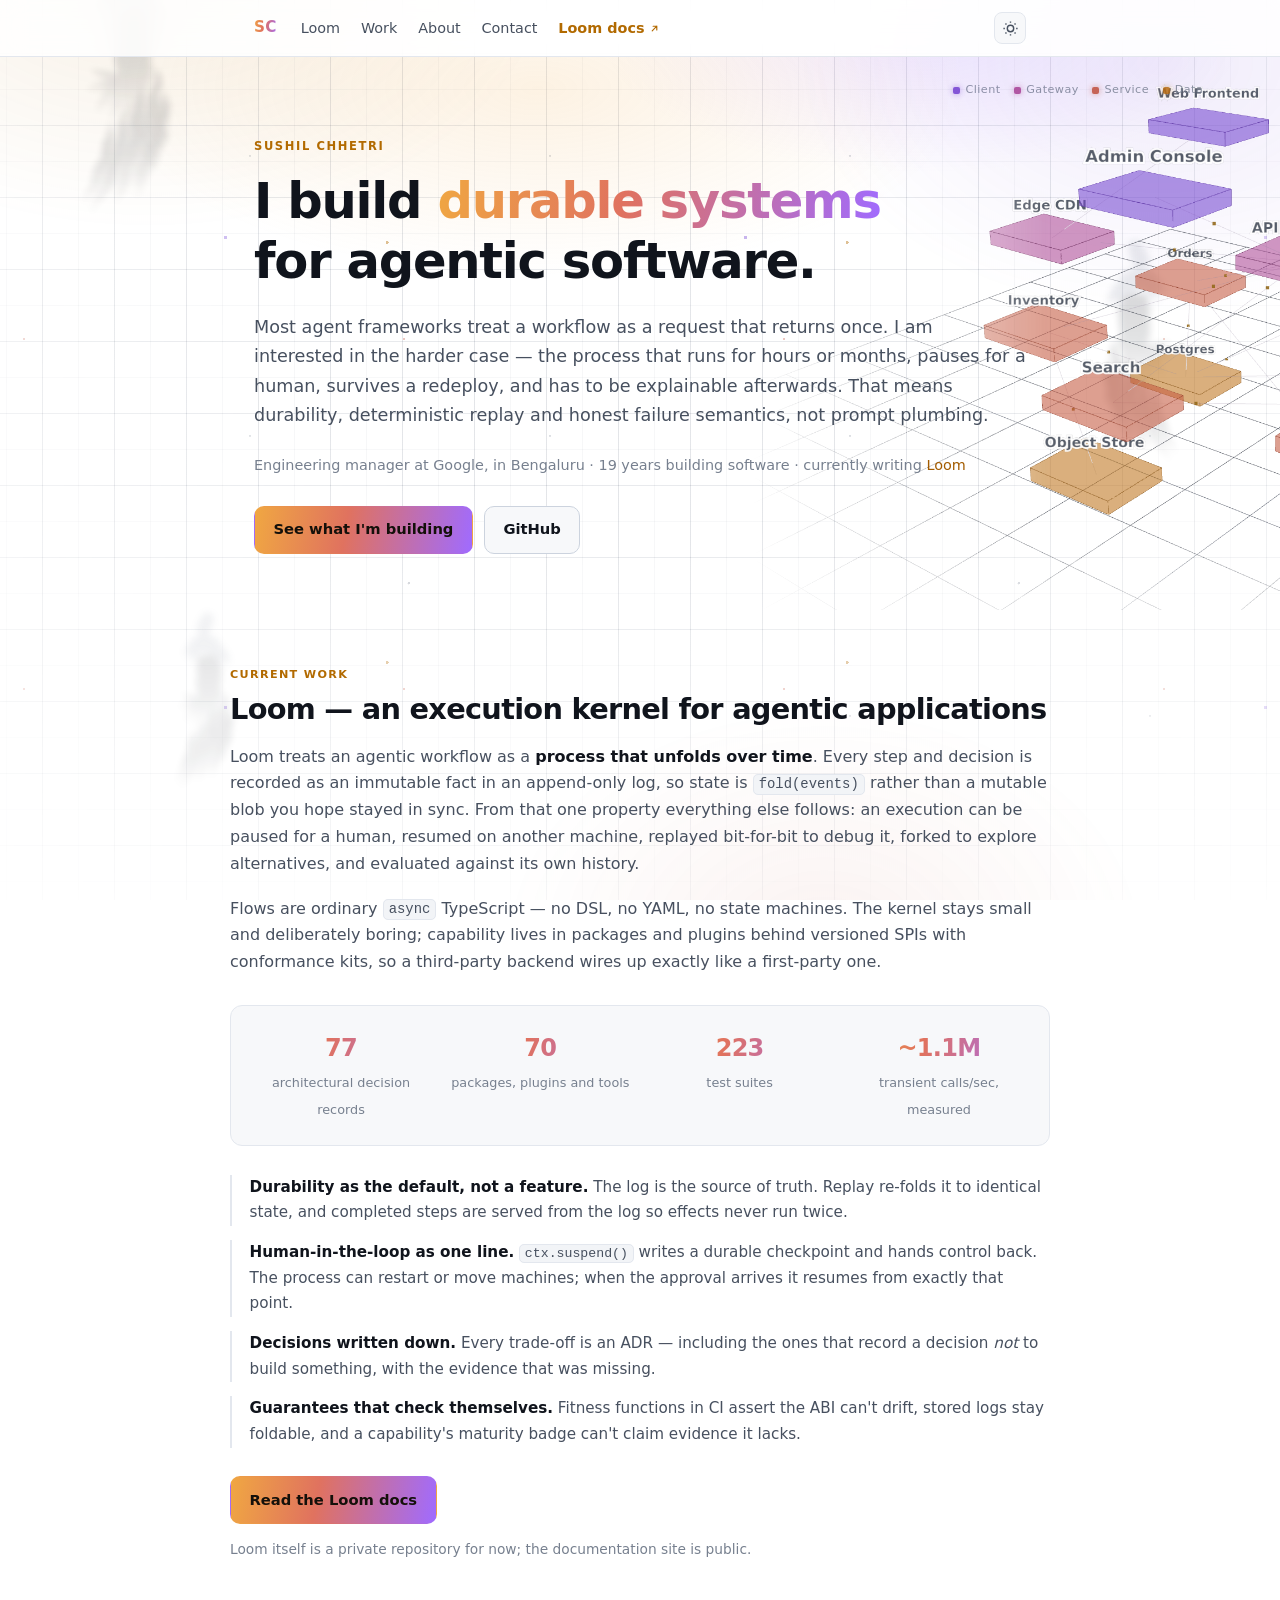
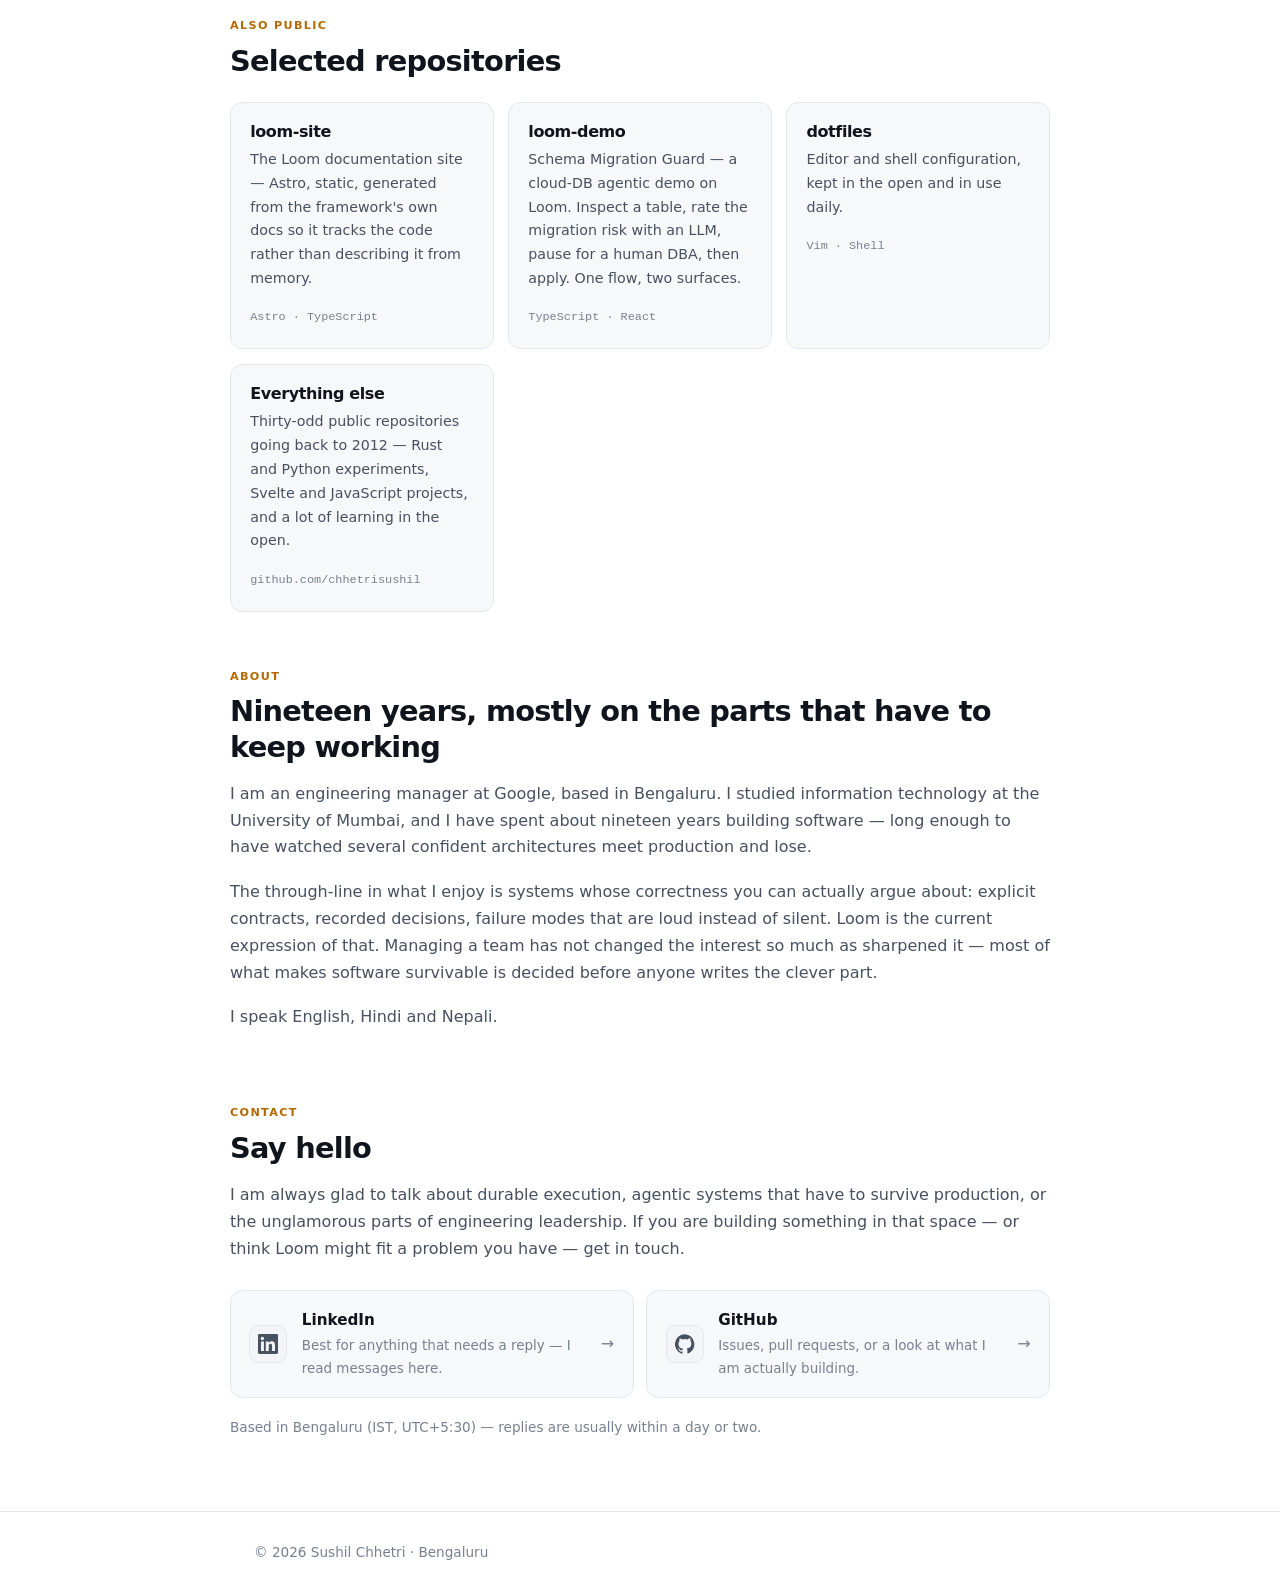
==== commit d1d58cce: "style(hero): colour the architecture model on the site's own ramp The tiers were blue/purple/green/a" ====
--- a/index.html
+++ b/index.html
@@ -169,10 +169,10 @@
         <!-- The colour coding is meaningless without this, and it doubles as a one-line
              statement of how I think about systems. -->
         <ul class="arch-key" aria-hidden="true">
-          <li><i style="--c:#4aa3ff"></i>Client</li>
-          <li><i style="--c:#a855f7"></i>Gateway</li>
-          <li><i style="--c:#10b981"></i>Service</li>
-          <li><i style="--c:#f0a742"></i>Data</li>
+          <li class="k-client"><i></i>Client</li>
+          <li class="k-gateway"><i></i>Gateway</li>
+          <li class="k-service"><i></i>Service</li>
+          <li class="k-data"><i></i>Data</li>
         </ul>
         <div class="glow" aria-hidden="true"></div>
       </section>
--- a/styles.css
+++ b/styles.css
@@ -283,6 +283,16 @@
   background: var(--c);
   box-shadow: 0 0 6px color-mix(in srgb, var(--c) 60%, transparent);
 }
+/* The swatches must track the tier colours in architect.js — including their light-theme set,
+   which is why these are classes here rather than a hex inlined on each <li>. */
+.k-client { --c: #a06bff; }
+.k-gateway { --c: #d566b9; }
+.k-service { --c: #e2704f; }
+.k-data { --c: #f0a742; }
+:root[data-theme="light"] .k-client { --c: #6a37cc; }
+:root[data-theme="light"] .k-gateway { --c: #a63a8b; }
+:root[data-theme="light"] .k-service { --c: #c04a2f; }
+:root[data-theme="light"] .k-data { --c: #b8690a; }
 #architecture[data-on] ~ .arch-key { opacity: 0.85; }
 @media (max-width: 900px) { .arch-key { display: none; } }
 /* Higher than a decorative layer would carry: this one has labels meant to be read. */
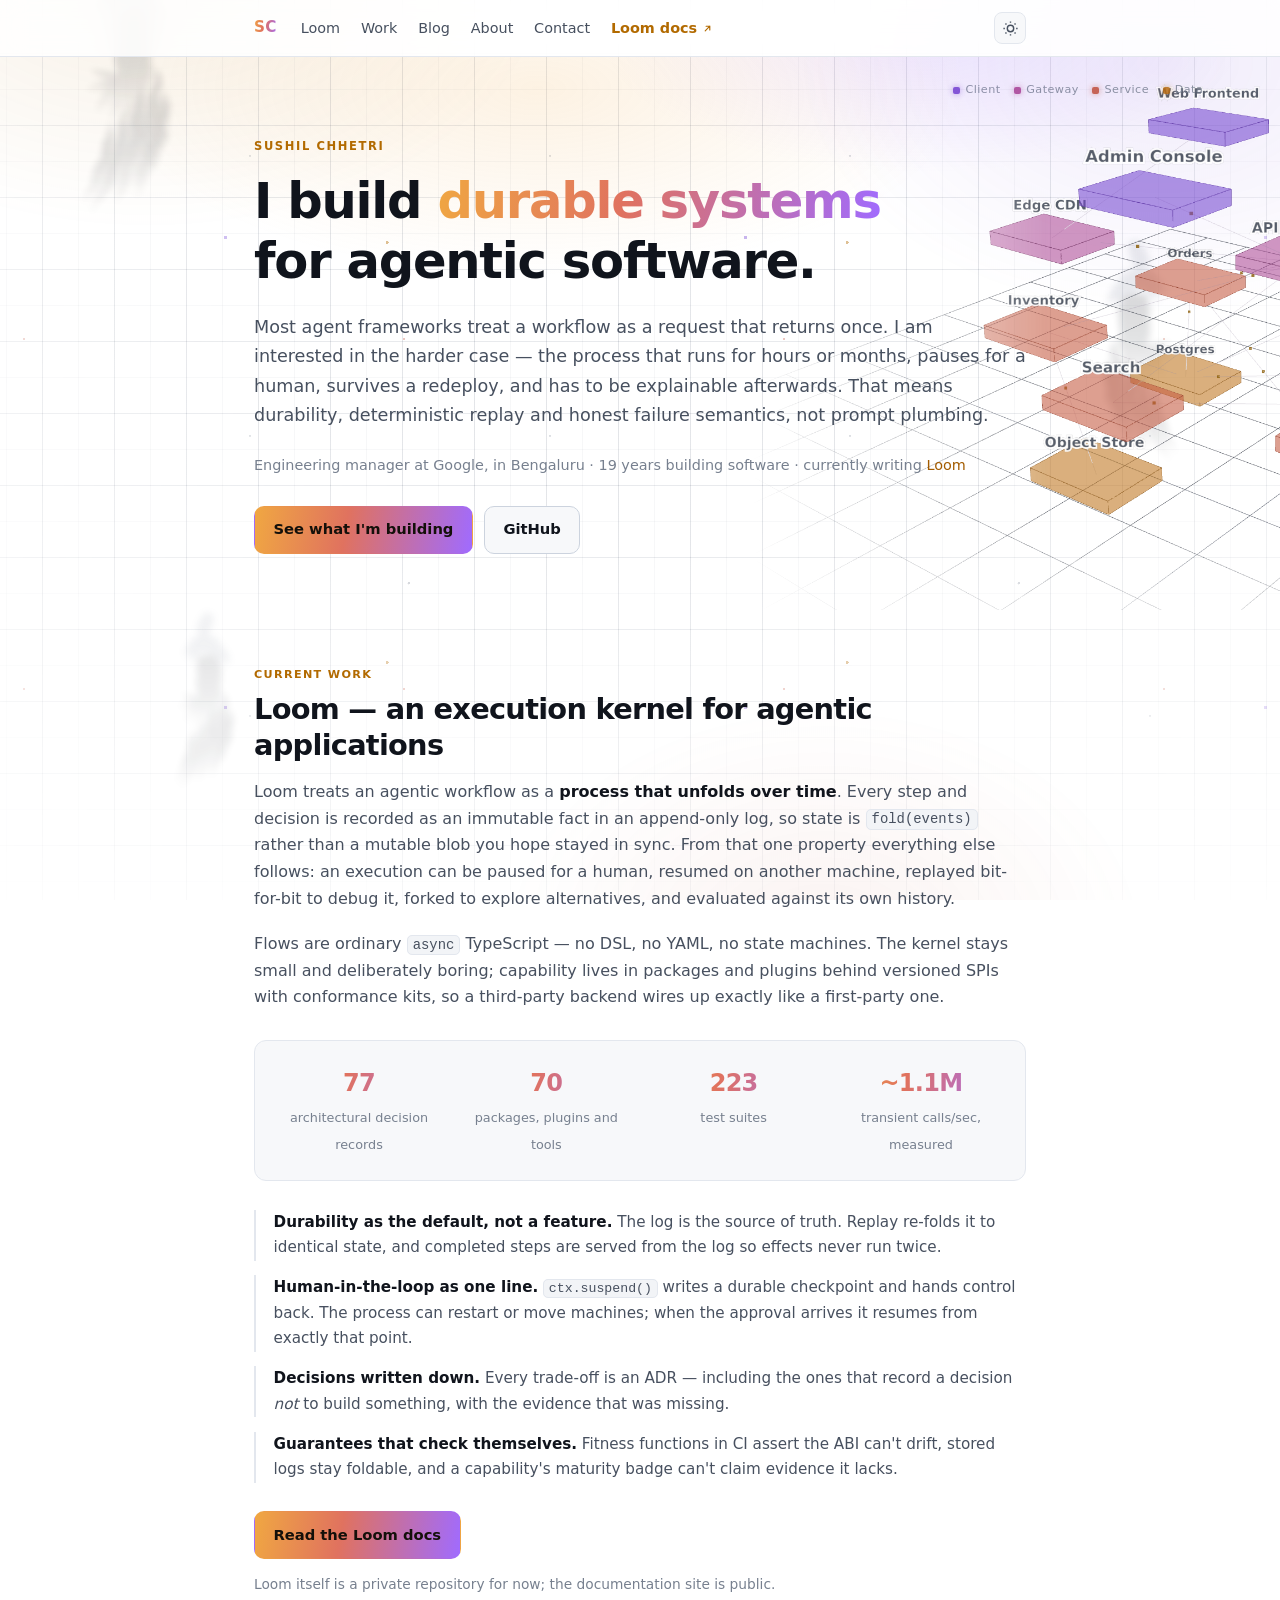
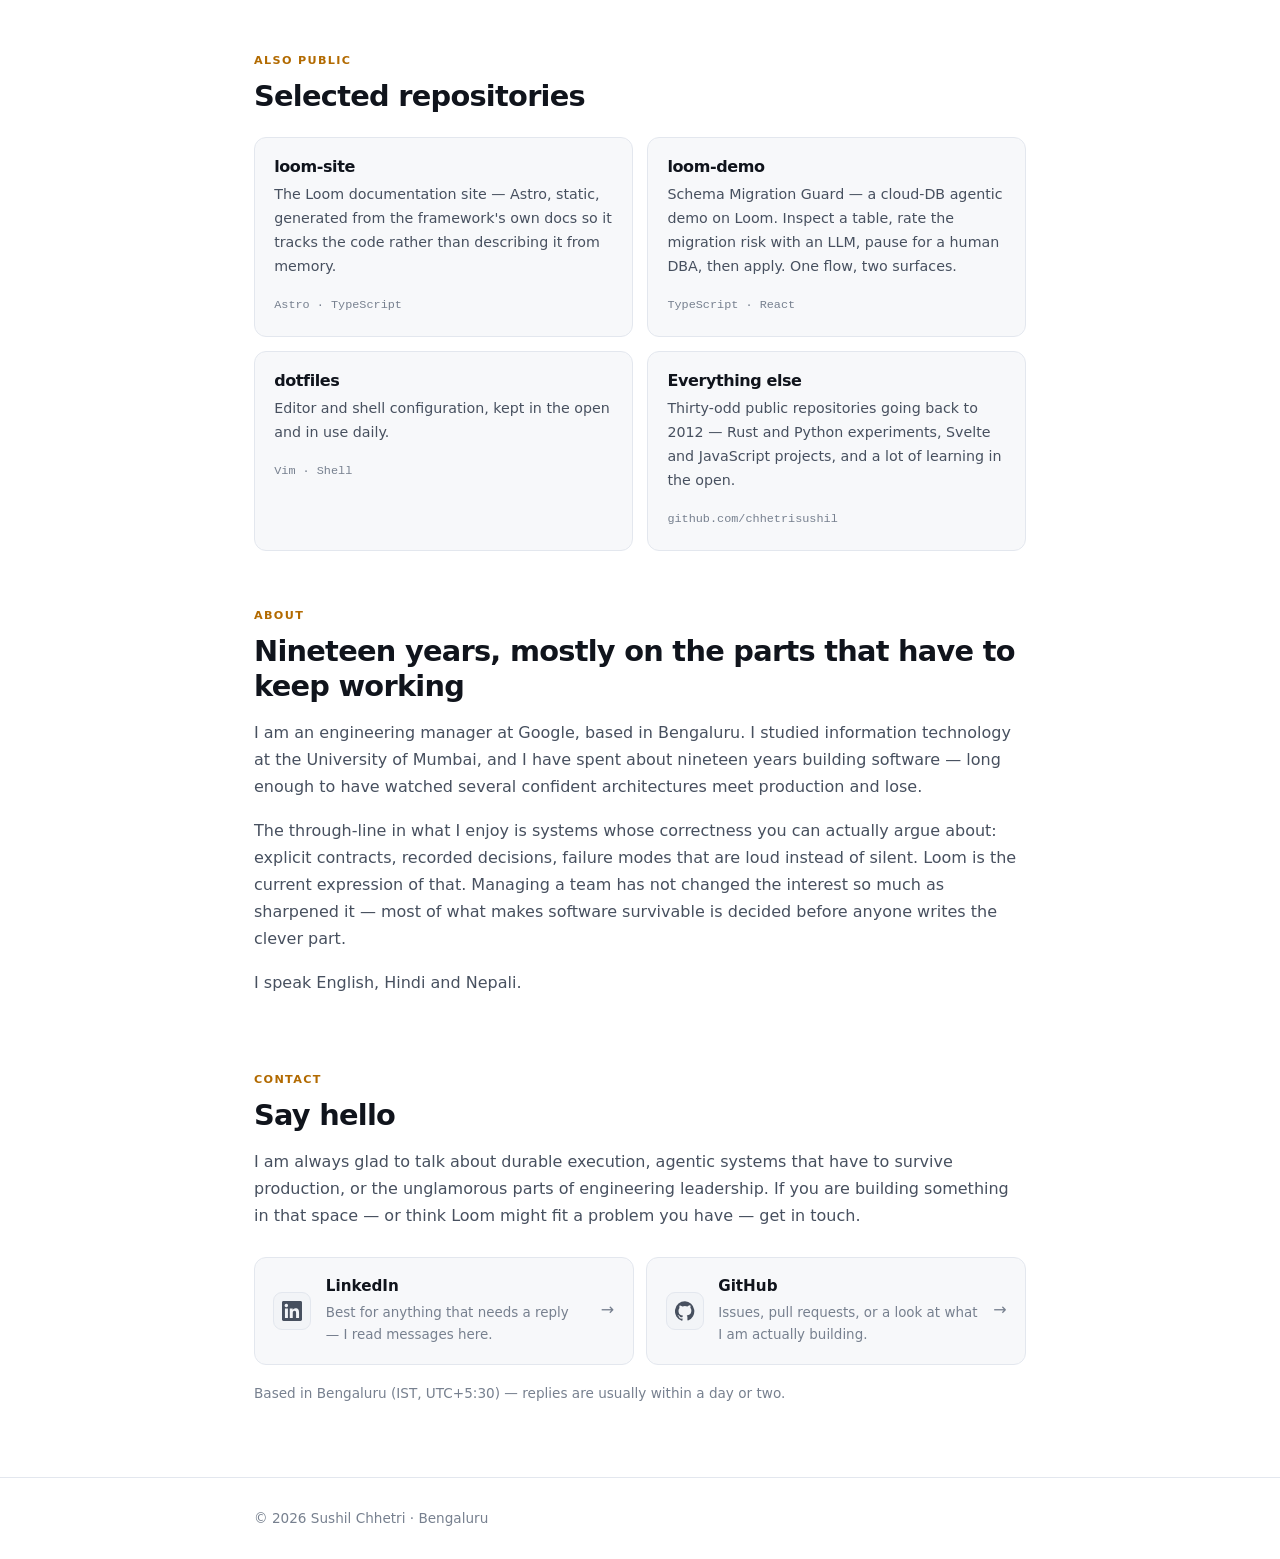
==== commit 2abaada7: "feat: add a blog — markdown posts with mermaid diagrams blog/index.html lists posts from blog/posts." ====
--- a/index.html
+++ b/index.html
@@ -119,6 +119,7 @@
         <nav aria-label="Sections">
           <a href="#loom">Loom</a>
           <a href="#work">Work</a>
+          <a class="keep" href="/blog/">Blog</a>
           <a href="#about">About</a>
           <a href="#contact">Contact</a>
           <a
--- a/styles.css
+++ b/styles.css
@@ -216,7 +216,9 @@
   position: absolute; width: 1px; height: 1px; padding: 0; margin: -1px;
   overflow: hidden; clip: rect(0 0 0 0); clip-path: inset(50%); white-space: nowrap; border: 0;
 }
-@media (max-width: 560px) { .hdr nav a:not(.out) { display: none; } }
+@media (max-width: 560px) { .hdr nav a:not(.out):not(.keep) { display: none; } }
+.hdr nav a[aria-current="page"] { color: var(--text); }
+a.brand:hover { text-decoration: none; }
 .icon {
   display: grid; place-items: center; width: 32px; height: 32px;
   border-radius: 8px; border: 1px solid var(--border);
@@ -319,7 +321,8 @@
 .btn-ghost:hover { border-color: var(--accent); }
 
 /* Blocks -------------------------------------------------------------------- */
-.block { padding: 3.5rem 0 0; }
+/* Top only: a `padding` shorthand here zeroed .shell's side gutter on phones. */
+.block { padding-top: 3.5rem; }
 .kicker {
   text-transform: uppercase; letter-spacing: 0.12em; font-size: 0.7rem; font-weight: 700;
   color: var(--accent); margin: 0 0 0.5rem;
@@ -391,6 +394,61 @@
 .reach-card:hover .reach-go { color: var(--accent); transform: translateX(3px); }
 .contact .note { margin-top: 1.1rem; font-size: 0.85rem; color: var(--text-faint); }
 
+/* Blog ---------------------------------------------------------------------- */
+.blog-title { font-size: clamp(1.9rem, 4.6vw, 2.6rem); margin: 0 0 0.9rem; }
+.post-list { list-style: none; margin: 2rem 0 0; padding: 0; display: grid; gap: 0.9rem; }
+.post-item {
+  display: block; padding: 1.2rem 1.25rem;
+  background: var(--bg-raised); border: 1px solid var(--border); border-radius: var(--radius);
+  color: var(--text); transition: border-color 0.18s ease, transform 0.18s ease;
+}
+.post-item:hover { border-color: var(--accent); transform: translateY(-2px); text-decoration: none; }
+.post-item time, .post-head time { font-size: 0.78rem; color: var(--text-faint); font-family: var(--font-mono); }
+.post-item h3 { margin: 0.25rem 0 0.4rem; font-size: 1.1rem; }
+.post-item p { margin: 0 0 0.7rem; color: var(--text-dim); font-size: 0.92rem; }
+.post-tags { list-style: none; margin: 0; padding: 0; display: flex; flex-wrap: wrap; gap: 0.4rem; }
+.post-tags li {
+  font-size: 0.72rem; font-family: var(--font-mono); color: var(--accent);
+  background: var(--accent-soft); border-radius: 999px; padding: 0.1rem 0.6rem;
+}
+
+.post-head { margin-bottom: 2rem; }
+.post-head h1 { font-size: clamp(1.9rem, 4.6vw, 2.6rem); margin: 0.35rem 0 0.8rem; }
+
+.prose { color: var(--text-dim); font-size: 1.02rem; overflow-wrap: break-word; }
+.prose > :first-child { margin-top: 0; }
+.prose p, .prose ul, .prose ol, .prose blockquote, .prose table, .prose pre, .prose figure { margin: 0 0 1.2rem; }
+.prose h2 { color: var(--text); font-size: clamp(1.3rem, 2.6vw, 1.6rem); margin: 2.4rem 0 0.8rem; }
+.prose h3 { color: var(--text); font-size: 1.15rem; margin: 1.8rem 0 0.6rem; }
+.prose strong { color: var(--text); font-weight: 620; }
+.prose li { margin: 0.3rem 0; }
+.prose blockquote { border-left: 2px solid var(--accent); padding: 0.1rem 0 0.1rem 1rem; color: var(--text-faint); }
+.prose hr { border: 0; border-top: 1px solid var(--border); margin: 2.2rem 0; }
+.prose img { max-width: 100%; height: auto; border-radius: 8px; }
+.prose code { white-space: normal; }
+.prose pre {
+  background: var(--bg-inset); border: 1px solid var(--border); border-radius: 10px;
+  padding: 0.9rem 1.1rem; overflow-x: auto; font-size: 0.88rem; line-height: 1.55;
+}
+.prose pre code { background: none; border: 0; padding: 0; font-size: inherit; white-space: pre; color: var(--text); }
+.prose table { border-collapse: collapse; width: 100%; display: block; overflow-x: auto; font-size: 0.92rem; }
+.prose th, .prose td { border: 1px solid var(--border); padding: 0.45rem 0.7rem; text-align: left; }
+.prose th { color: var(--text); background: var(--bg-raised); }
+
+/* Mermaid diagrams: a raised panel, centred, scrollable rather than squashed on a phone. */
+.diagram {
+  margin: 1.6rem 0; padding: 1.2rem; overflow-x: auto; text-align: center;
+  background: var(--bg-raised); border: 1px solid var(--border); border-radius: var(--radius);
+  min-height: 3rem;
+}
+.diagram svg { max-width: 100%; height: auto; }
+/* On a phone a wide diagram scaled to fit is unreadable; keep a legible size and scroll it. */
+@media (max-width: 600px) { .diagram svg { min-width: 520px; } }
+.diagram.is-error { text-align: left; border-color: #c0504a; }
+.diagram.is-error pre { margin: 0; white-space: pre-wrap; font-size: 0.85rem; }
+
+.post-back { margin: 2.6rem 0 0; padding-top: 1.4rem; border-top: 1px solid var(--border); font-size: 0.92rem; }
+
 /* Links --------------------------------------------------------------------- */
 .links { display: flex; flex-wrap: wrap; gap: 0.6rem; margin-top: 1.8rem; }
 .links a {
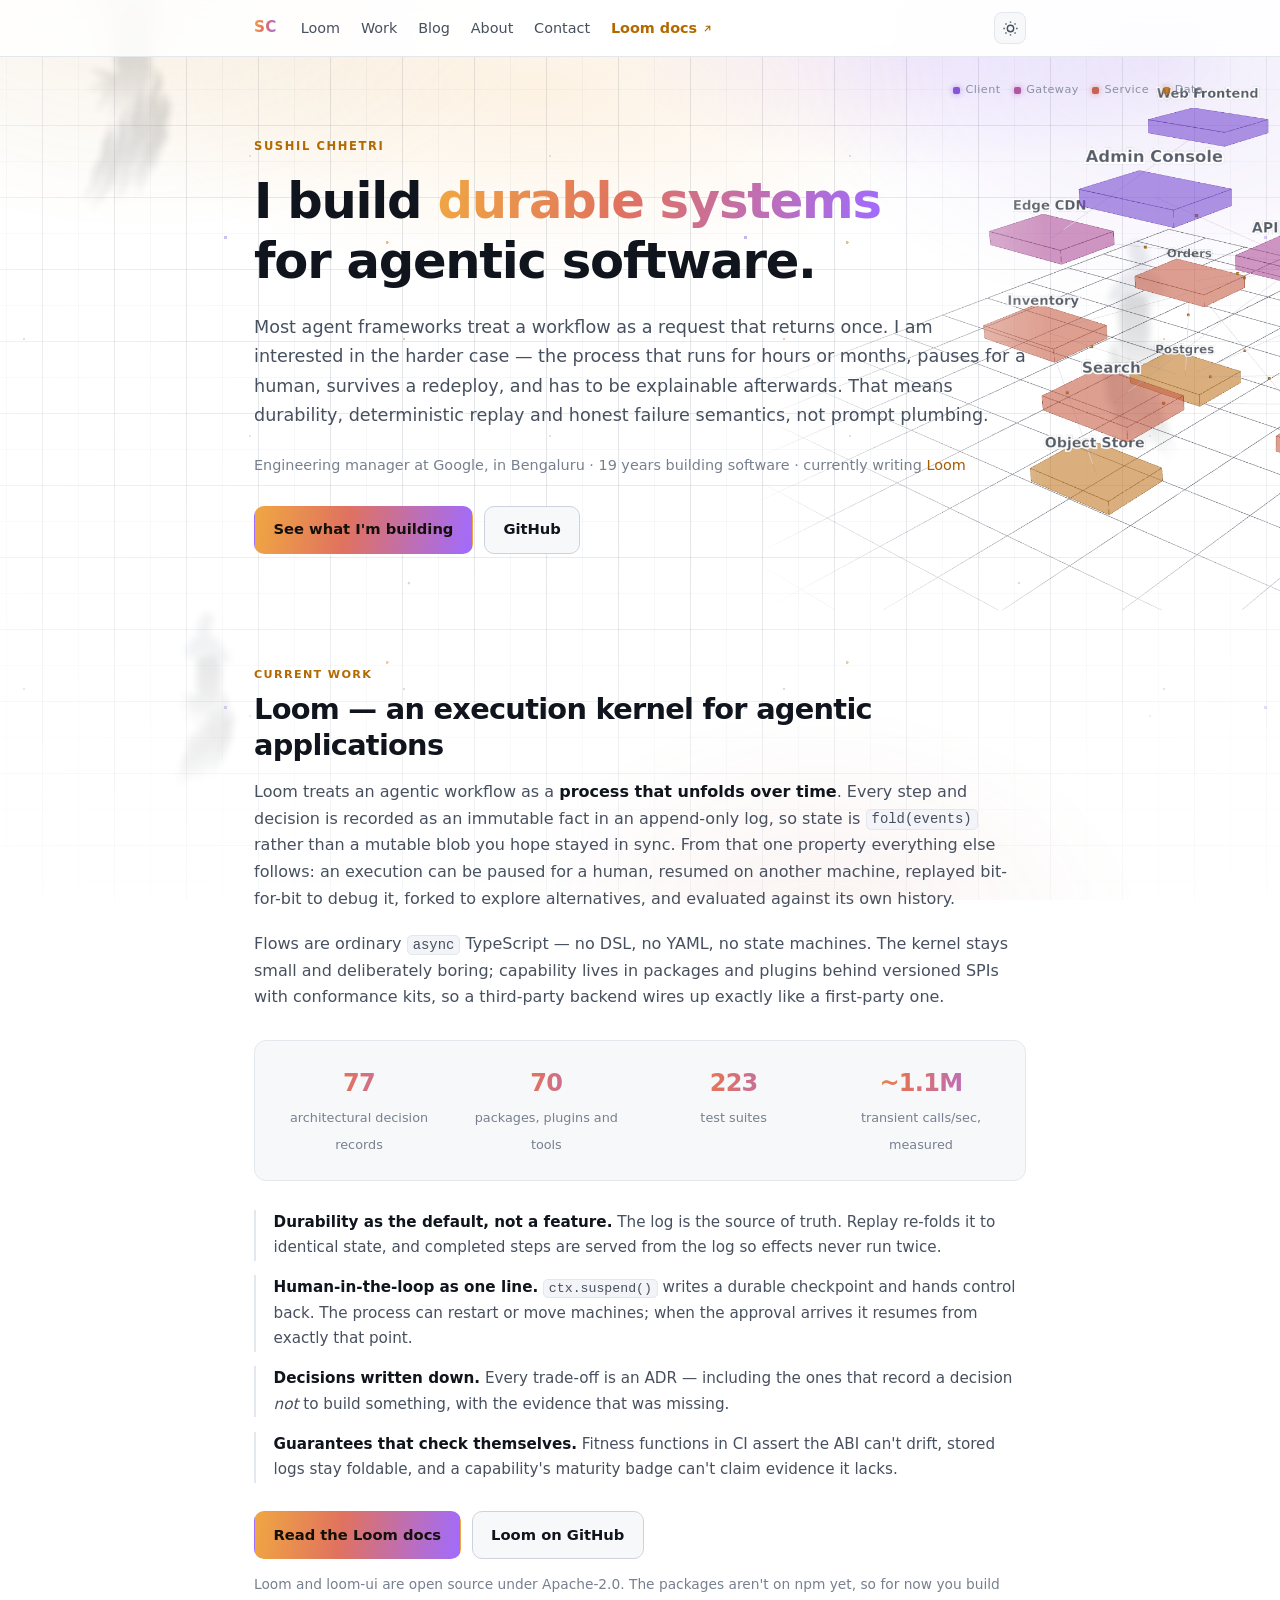
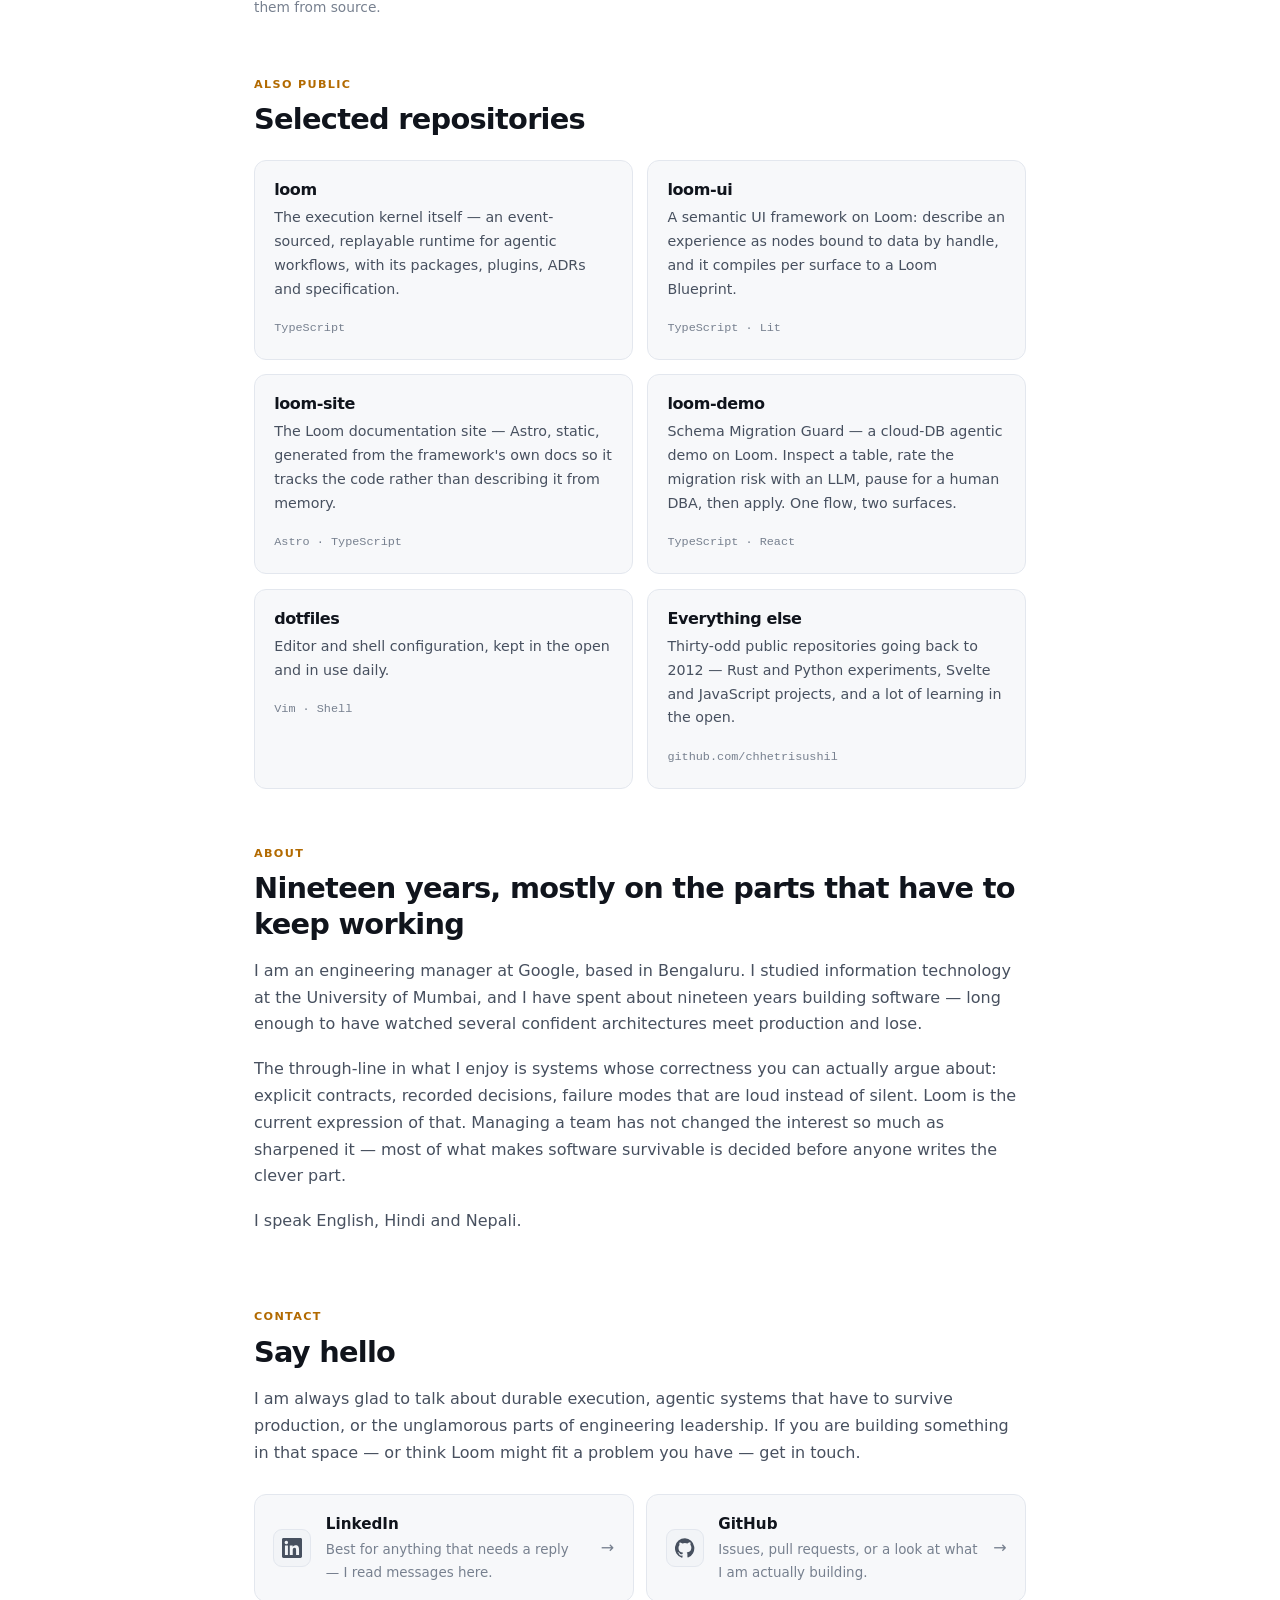
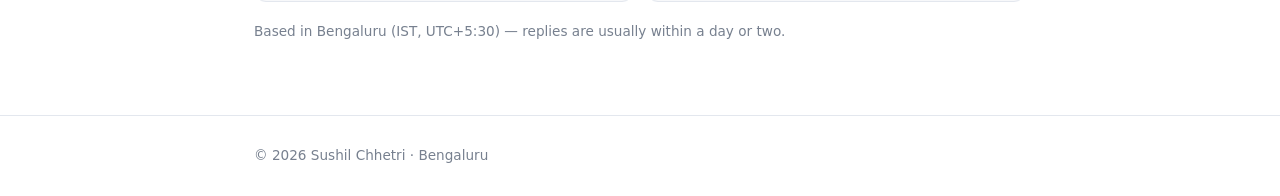
==== commit 7061ec94: "loom: say loom and loom-ui are public, link their repos Replace the 'private repository' note with a" ====
--- a/index.html
+++ b/index.html
@@ -228,9 +228,11 @@
 
         <p class="cta">
           <a class="btn btn-primary" href="https://chhetrisushil.github.io/loom-site/">Read the Loom docs</a>
+          <a class="btn btn-ghost" href="https://github.com/chhetrisushil/loom">Loom on GitHub</a>
         </p>
         <p class="note">
-          Loom itself is a private repository for now; the documentation site is public.
+          Loom and loom-ui are open source under Apache-2.0. The packages aren't on npm yet, so for
+          now you build them from source.
         </p>
       </section>
 
@@ -239,6 +241,16 @@
         <p class="kicker">Also public</p>
         <h2>Selected repositories</h2>
         <div class="cards">
+          <a class="card" href="https://github.com/chhetrisushil/loom">
+            <h3>loom</h3>
+            <p>The execution kernel itself — an event-sourced, replayable runtime for agentic workflows, with its packages, plugins, ADRs and specification.</p>
+            <span class="tag">TypeScript</span>
+          </a>
+          <a class="card" href="https://github.com/chhetrisushil/loom-ui">
+            <h3>loom-ui</h3>
+            <p>A semantic UI framework on Loom: describe an experience as nodes bound to data by handle, and it compiles per surface to a Loom Blueprint.</p>
+            <span class="tag">TypeScript · Lit</span>
+          </a>
           <a class="card" href="https://github.com/chhetrisushil/loom-site">
             <h3>loom-site</h3>
             <p>The Loom documentation site — Astro, static, generated from the framework's own docs so it tracks the code rather than describing it from memory.</p>
--- a/styles.css
+++ b/styles.css
@@ -424,7 +424,16 @@
 .prose li { margin: 0.3rem 0; }
 .prose blockquote { border-left: 2px solid var(--accent); padding: 0.1rem 0 0.1rem 1rem; color: var(--text-faint); }
 .prose hr { border: 0; border-top: 1px solid var(--border); margin: 2.2rem 0; }
-.prose img { max-width: 100%; height: auto; border-radius: 8px; }
+.prose img {
+  display: block; max-width: 100%; height: auto; margin: 0 auto;
+  border: 1px solid var(--border); border-radius: 10px;
+}
+/* `![alt](src)` followed by an `*italic line*` is a figure with a caption. */
+.prose p:has(> img) { margin: 1.8rem 0; }
+.prose p:has(> img) > em {
+  display: block; margin-top: 0.6rem; text-align: center;
+  font-size: 0.86rem; color: var(--text-faint);
+}
 .prose code { white-space: normal; }
 .prose pre {
   background: var(--bg-inset); border: 1px solid var(--border); border-radius: 10px;
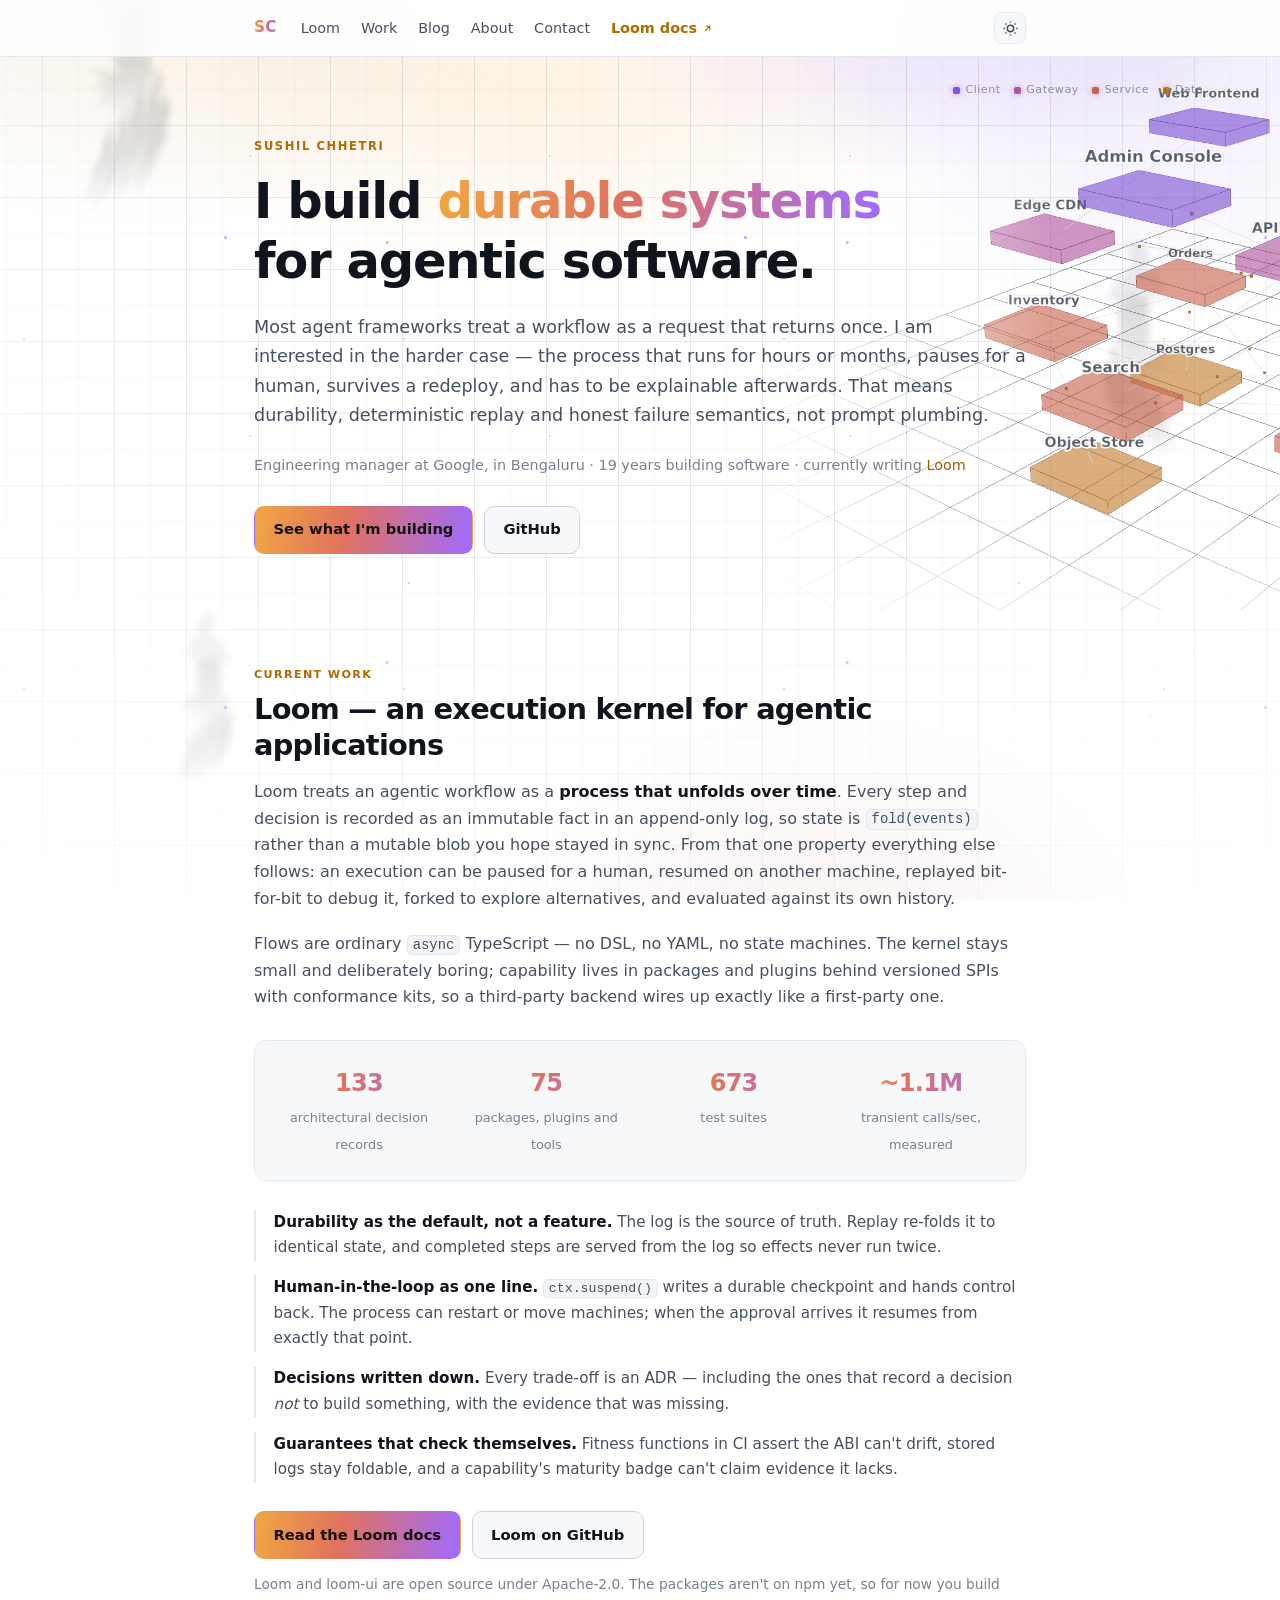
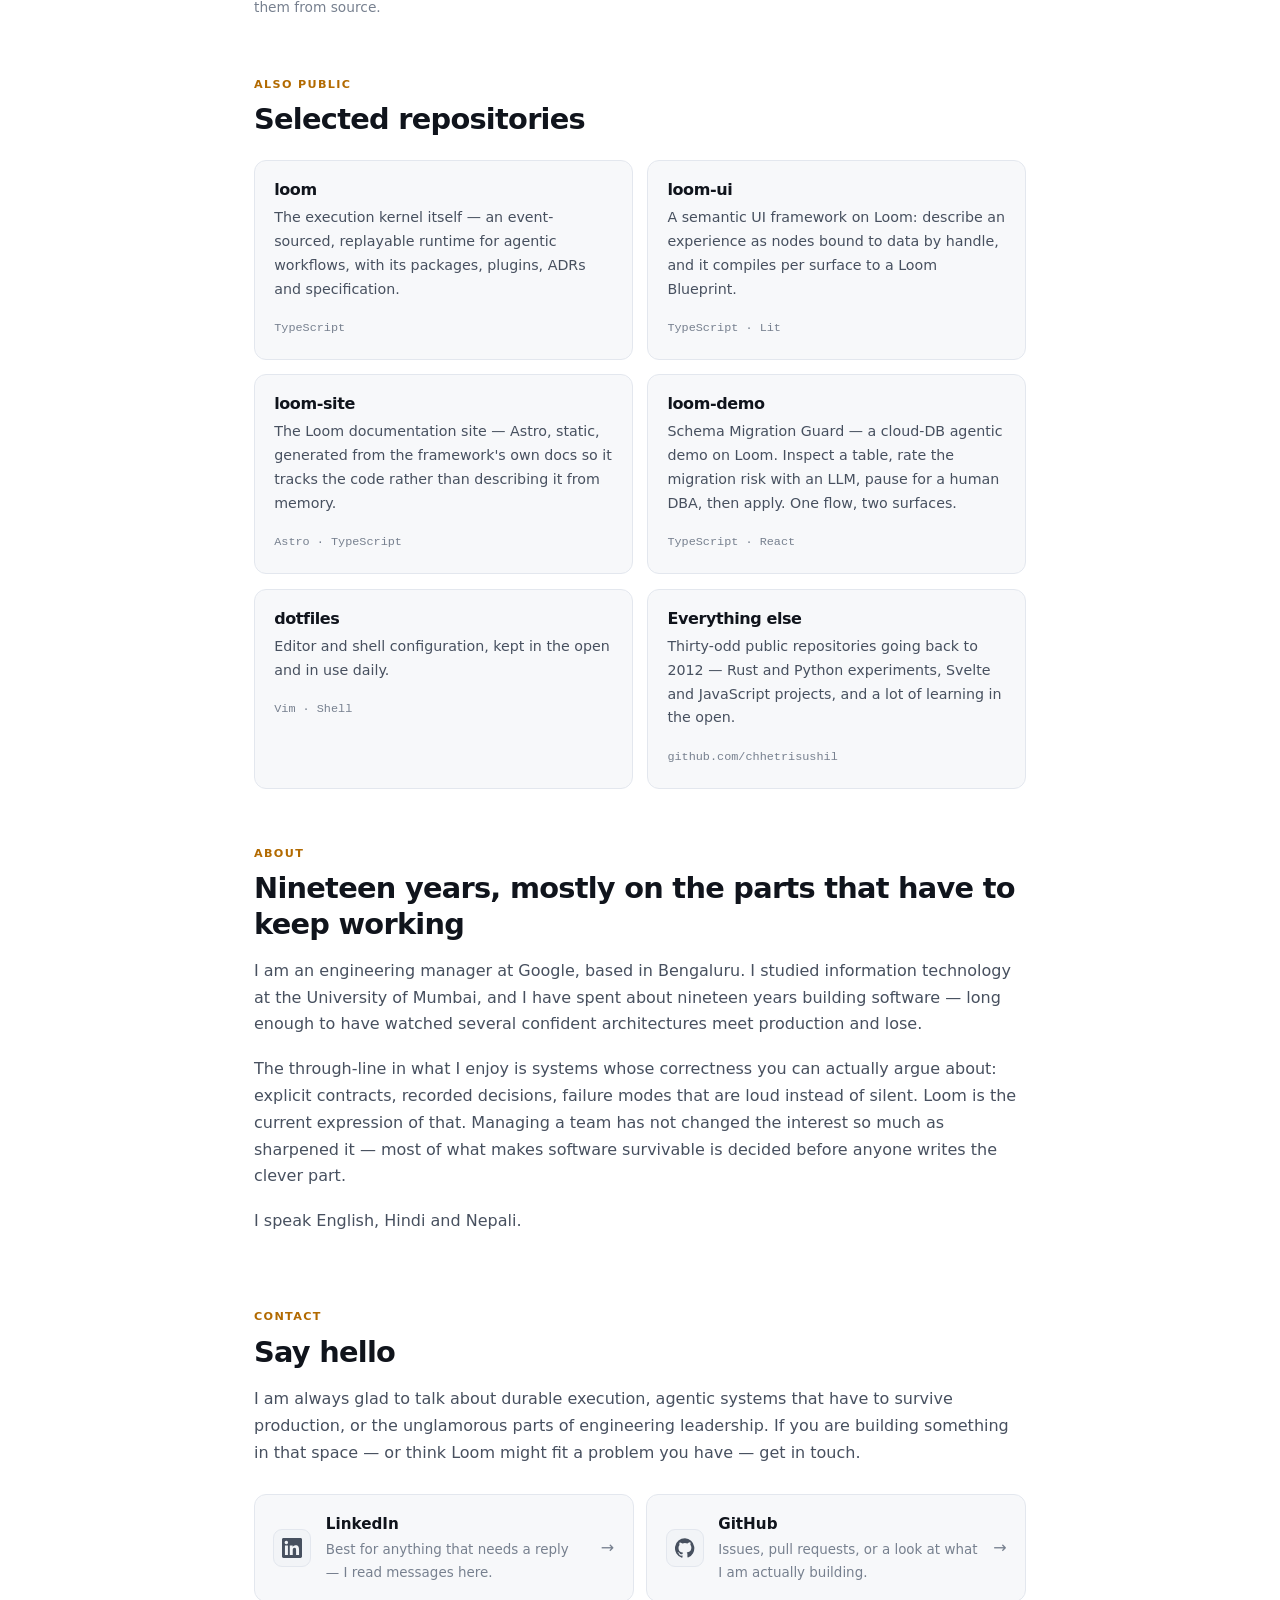
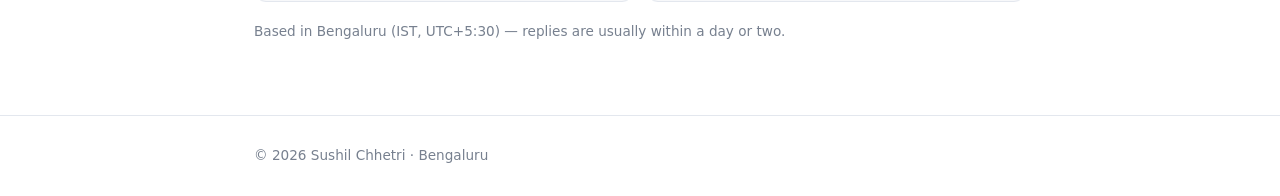
==== commit 3873eadf: "loom: refresh homepage stats from loom main (ebac1dee) 133 ADRs (0001-0133), 75 workspace packages (" ====
--- a/index.html
+++ b/index.html
@@ -198,9 +198,9 @@
         </p>
 
         <div class="stats">
-          <div><b>77</b><span>architectural decision records</span></div>
-          <div><b>70</b><span>packages, plugins and tools</span></div>
-          <div><b>223</b><span>test suites</span></div>
+          <div><b>133</b><span>architectural decision records</span></div>
+          <div><b>75</b><span>packages, plugins and tools</span></div>
+          <div><b>673</b><span>test suites</span></div>
           <div><b>~1.1M</b><span>transient calls/sec, measured</span></div>
         </div>
 
